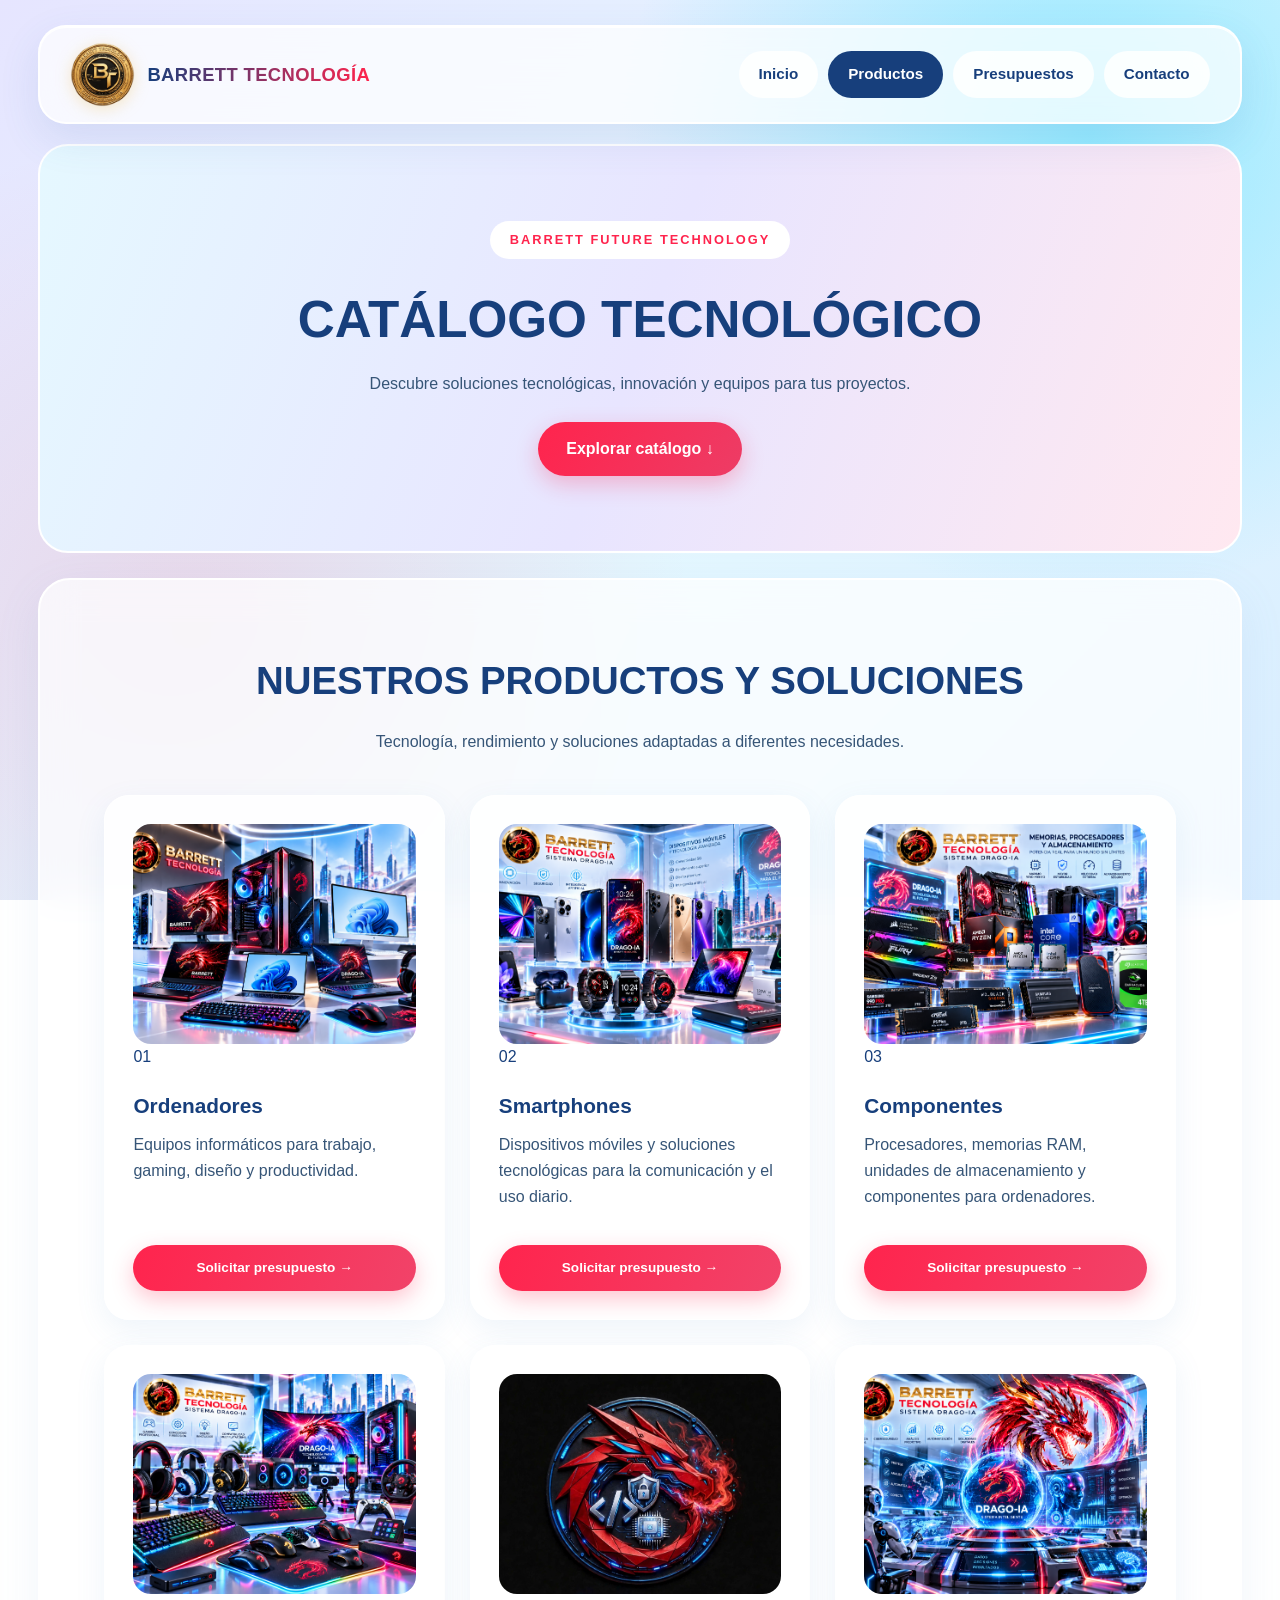
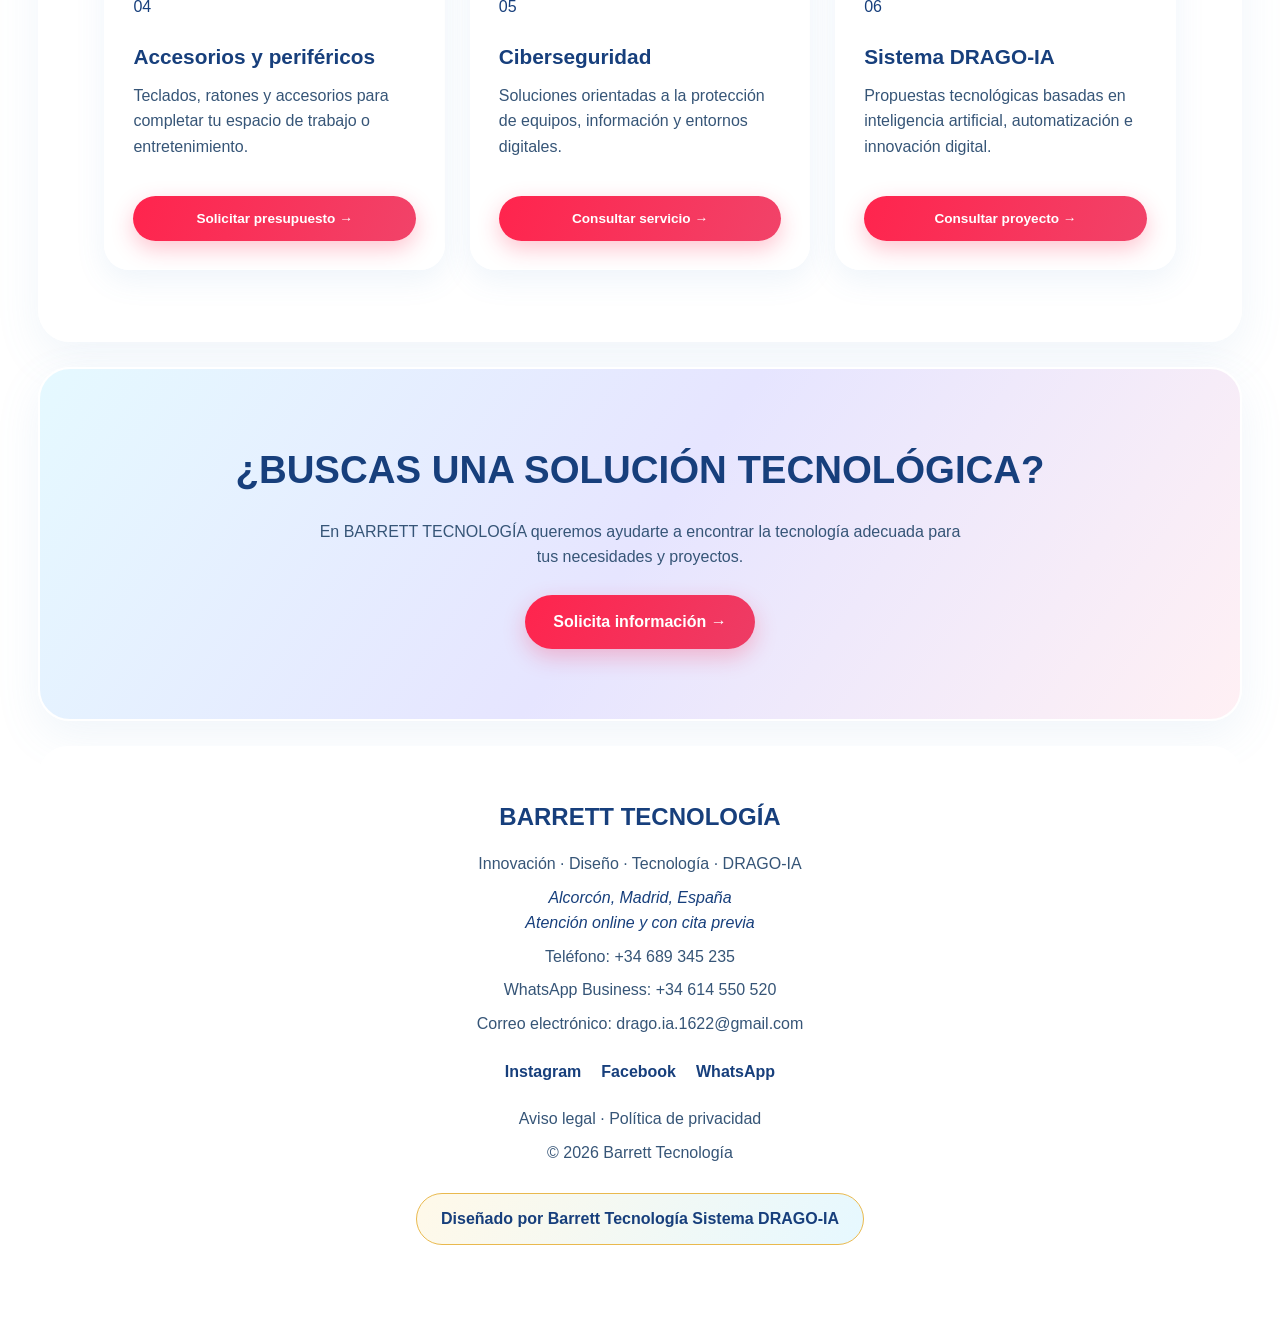
==== index.html @ c082c7c8 "Actualización de ubicación y datos de contacto" ====
<!DOCTYPE html>
<html lang="es">

<head>
  <meta charset="UTF-8">

  <meta name="viewport"
        content="width=device-width, initial-scale=1.0">

  <meta name="description"
        content="Catálogo tecnológico de Barrett Tecnología:
        ordenadores, smartphones, componentes,
        accesorios, ciberseguridad y Sistema DRAGO-IA.">

  <title>Productos | Barrett Tecnología</title>

  <link rel="stylesheet" href="css/barrett.css">
</head>

<body>

  <!-- =====================================
       CABECERA CORPORATIVA
       ===================================== -->
  <header class="cabecera">

    <a href="index.html" class="marca">
      <img src="img/sello.barrett.png"
           alt="Sello de Barrett Tecnología">

      <span>BARRETT TECNOLOGÍA</span>
    </a>

    <nav aria-label="Navegación principal">
      <ul>
        <li>
          <a href="index.html">Inicio</a>
        </li>

        <li>
          <a href="productos.html"
             class="activo"
             aria-current="page">
            Productos
          </a>
        </li>

        <li>
          <a href="presupuesto.html">
            Presupuestos
          </a>
        </li>

        <li>
          <a href="contacto.html">
            Contacto
          </a>
        </li>
      </ul>
    </nav>

  </header>

  <!-- =====================================
       CONTENIDO PRINCIPAL
       ===================================== -->
  <main>

    <!-- PORTADA -->
    <section class="titulo-pagina servicios-portada">

      <span class="etiqueta-future">
        BARRETT FUTURE TECHNOLOGY
      </span>

      <h1>CATÁLOGO TECNOLÓGICO</h1>

      <p>
        Descubre soluciones tecnológicas,
        innovación y equipos para tus proyectos.
      </p>

      <a href="#catalogo" class="boton">
        Explorar catálogo ↓
      </a>

    </section>

    <!-- =====================================
         GALERÍA DE PRODUCTOS
         ===================================== -->
    <section class="seccion" id="catalogo">

      <h2>NUESTROS PRODUCTOS Y SOLUCIONES</h2>

      <p>
        Tecnología, rendimiento y soluciones
        adaptadas a diferentes necesidades.
      </p>

      <div class="cuadricula servicios-grid">

        <!-- PRODUCTO 01: ORDENADORES -->
        <article class="tarjeta producto">

          <div class="servicio-imagen">
            <img src="img/ordenadores.png"
                 alt="Ordenadores de alto rendimiento"
                 loading="lazy">

            <span class="servicio-numero">01</span>
          </div>

          <h3>Ordenadores</h3>

          <p>
            Equipos informáticos para trabajo,
            gaming, diseño y productividad.
          </p>

          <a href="presupuesto.html" class="boton">
            Solicitar presupuesto →
          </a>

        </article>

        <!-- PRODUCTO 02: SMARTPHONES -->
        <article class="tarjeta producto">

          <div class="servicio-imagen">
            <img src="img/tecnologia.png"
                 alt="Smartphones y dispositivos móviles"
                 loading="lazy">

            <span class="servicio-numero">02</span>
          </div>

          <h3>Smartphones</h3>

          <p>
            Dispositivos móviles y soluciones
            tecnológicas para la comunicación
            y el uso diario.
          </p>

          <a href="presupuesto.html" class="boton">
            Solicitar presupuesto →
          </a>

        </article>

        <!-- PRODUCTO 03: COMPONENTES -->
        <article class="tarjeta producto">

          <div class="servicio-imagen">
            <img src="img/componentes.png"
                 alt="Procesadores, memorias y almacenamiento"
                 loading="lazy">

            <span class="servicio-numero">03</span>
          </div>

          <h3>Componentes</h3>

          <p>
            Procesadores, memorias RAM,
            unidades de almacenamiento
            y componentes para ordenadores.
          </p>

          <a href="presupuesto.html" class="boton">
            Solicitar presupuesto →
          </a>

        </article>

        <!-- PRODUCTO 04: ACCESORIOS -->
        <article class="tarjeta producto">

          <div class="servicio-imagen">
            <img src="img/perifericos.png"
                 alt="Teclados, ratones y periféricos"
                 loading="lazy">

            <span class="servicio-numero">04</span>
          </div>

          <h3>Accesorios y periféricos</h3>

          <p>
            Teclados, ratones y accesorios
            para completar tu espacio
            de trabajo o entretenimiento.
          </p>

          <a href="presupuesto.html" class="boton">
            Solicitar presupuesto →
          </a>

        </article>

        <!-- PRODUCTO 05: CIBERSEGURIDAD -->
        <article class="tarjeta producto">

          <div class="servicio-imagen">
            <img src="img/logo-drago.png"
                 alt="Identidad tecnológica asociada a ciberseguridad"
                 loading="lazy">

            <span class="servicio-numero">05</span>
          </div>

          <h3>Ciberseguridad</h3>

          <p>
            Soluciones orientadas a la protección
            de equipos, información
            y entornos digitales.
          </p>

          <a href="presupuesto.html" class="boton">
            Consultar servicio →
          </a>

        </article>

        <!-- PRODUCTO 06: SISTEMA DRAGO-IA -->
        <article class="tarjeta producto">

          <div class="servicio-imagen">
            <img src="img/DRAGO-IA.png"
                 alt="Identidad visual del Sistema DRAGO-IA"
                 loading="lazy">

            <span class="servicio-numero">06</span>
          </div>

          <h3>Sistema DRAGO-IA</h3>

          <p>
            Propuestas tecnológicas basadas
            en inteligencia artificial,
            automatización e innovación digital.
          </p>

          <a href="presupuesto.html" class="boton">
            Consultar proyecto →
          </a>

        </article>

      </div>

    </section>

    <!-- LLAMADA A LA ACCIÓN -->
    <section class="seccion llamada-accion">

      <h2>¿BUSCAS UNA SOLUCIÓN TECNOLÓGICA?</h2>

      <p>
        En BARRETT TECNOLOGÍA queremos ayudarte
        a encontrar la tecnología adecuada
        para tus necesidades y proyectos.
      </p>

      <a href="presupuesto.html" class="boton">
        Solicita información →
      </a>

    </section>

  </main>

  <!-- =====================================
       PIE DE PÁGINA CORPORATIVO
       ===================================== -->
  <footer>

    <h2>BARRETT TECNOLOGÍA</h2>

    <p>
      Innovación · Diseño · Tecnología · DRAGO-IA
    </p>

    
<!-- DATOS DE CONTACTO -->

<address>
  Alcorcón, Madrid, España<br>
  Atención online y con cita previa
</address>

<p>
  Teléfono:
  <a href="tel:+34689345235">
    +34 689 345 235
  </a>
</p>

<p>
  WhatsApp Business:
  <a href="https://wa.me/34614550520"
     target="_blank"
     rel="noopener noreferrer">
    +34 614 550 520
  </a>
</p>

<p>
  Correo electrónico:
  <a href="mailto:drago.ia.1622@gmail.com">
    drago.ia.1622@gmail.com
  </a>
</p>


    <!-- REDES SOCIALES -->
    <div class="redes">

      <a href="https://www.instagram.com/"
         target="_blank"
         rel="noopener noreferrer">
        Instagram
      </a>

      <a href="https://www.facebook.com/"
         target="_blank"
         rel="noopener noreferrer">
        Facebook
      </a>

      <a href="https://wa.me/34614550520"
         target="_blank"
         rel="noopener noreferrer">
        WhatsApp
      </a>

    </div>

    <!-- ENLACES LEGALES -->
    <p class="enlaces-legales">

      <a href="aviso-legal.html">
        Aviso legal
      </a>

      ·

      <a href="politica-privacidad.html">
        Política de privacidad
      </a>

    </p>

    <p>© 2026 Barrett Tecnología</p>

    <p class="firma">
      Diseñado por Barrett Tecnología Sistema DRAGO-IA
    </p>

  </footer>

</body>
</html>
---- css/barrett.css ----
/* ==================================================
   BARRETT TECNOLOGÍA - SISTEMA DRAGO-IA
   Diseño: BARRETT FUTURE
   Tecnología: HTML5 + CSS3
   ================================================== */

/* IDENTIDAD CORPORATIVA */
:root {
  --rojo-neon: #ff244d;
  --celeste-neon: #35d9ff;
  --dorado: #e9b94e;
  --lavanda: #e6e5ff;
  --blanco-hielo: #f4faff;
  --azul-texto: #173f7c;
  --texto: #365577;
  --cristal: rgba(255, 255, 255, 0.72);
  --borde-cristal: rgba(255, 255, 255, 0.95);
}

/* REINICIO Y ESTILOS GENERALES */
* {
  margin: 0;
  padding: 0;
  box-sizing: border-box;
}

html {
  scroll-behavior: smooth;
}

body {
  font-family: "Segoe UI", Arial, sans-serif;
  color: var(--azul-texto);
  line-height: 1.6;
  min-height: 100vh;

  background:
    radial-gradient(
      circle at 85% 15%,
      rgba(53, 217, 255, 0.45),
      transparent 35%
    ),
    radial-gradient(
      circle at 15% 70%,
      rgba(255, 36, 77, 0.12),
      transparent 40%
    ),
    linear-gradient(
      135deg,
      #e6e5ff,
      #e4f7ff 55%,
      #d9edff
    );

  background-attachment: fixed;
}

img {
  max-width: 100%;
  display: block;
}

a {
  text-decoration: none;
  color: inherit;
}

button,
input,
textarea,
select {
  font: inherit;
}

/* CABECERA DE CRISTAL */
.cabecera {
  width: min(94%, 1250px);
  margin: 25px auto 0;
  padding: 15px 30px;

  display: flex;
  align-items: center;
  justify-content: space-between;
  flex-wrap: wrap;
  gap: 20px;

  background: var(--cristal);
  backdrop-filter: blur(22px);
  -webkit-backdrop-filter: blur(22px);

  border: 2px solid var(--borde-cristal);
  border-radius: 28px;

  box-shadow:
    0 15px 40px rgba(64, 105, 170, 0.12),
    inset 0 1px 0 white;
}

.marca {
  display: flex;
  align-items: center;
  gap: 12px;

  font-size: 1.15rem;
  font-weight: 800;
  letter-spacing: 0.4px;
  color: var(--azul-texto);
}

.marca img {
  width: 65px;
  height: 65px;
  object-fit: contain;
  filter: drop-shadow(0 3px 8px #e9b94e55);
}

.marca span {
  background: linear-gradient(
    90deg,
    #173f7c,
    #ff244d
  );
  background-clip: text;
  -webkit-background-clip: text;
  color: transparent;
}

/* MENÚ DE NAVEGACIÓN */
nav ul {
  display: flex;
  align-items: center;
  flex-wrap: wrap;
  gap: 10px;
  list-style: none;
}

nav a {
  display: block;
  padding: 11px 20px;

  background: rgba(255, 255, 255, 0.85);
  border-radius: 30px;

  font-size: 0.95rem;
  font-weight: 600;

  transition:
    background 0.3s,
    color 0.3s,
    transform 0.3s,
    box-shadow 0.3s;
}

nav a:hover {
  color: white;
  background: var(--rojo-neon);
  transform: translateY(-3px);
  box-shadow: 0 8px 22px #ff244d44;
}

nav a.activo {
  background: var(--azul-texto);
  color: white;
}

/* PORTADA FUTURISTA */
.hero {
  width: min(94%, 1250px);
  min-height: 570px;
  margin: 20px auto;
  padding: 80px 6%;

  display: flex;
  align-items: center;
  justify-content: flex-start;

  position: relative;
  overflow: hidden;

  border: 2px solid white;
  border-radius: 35px;

  background:
    linear-gradient(
      90deg,
      rgba(245, 250, 255, 0.96) 0%,
      rgba(221, 240, 255, 0.87) 55%,
      rgba(198, 228, 255, 0.5) 100%
    ),
    url("../images/portada.jpg") center/cover;

  box-shadow: 0 20px 60px #559bd322;
}

/* REFLEJOS HOLOGRÁFICOS */
.hero::before {
  content: "";
  position: absolute;
  width: 430px;
  height: 430px;
  right: -100px;
  top: -100px;

  background: radial-gradient(
    circle,
    rgba(53, 217, 255, 0.45),
    transparent 70%
  );

  border-radius: 50%;
  pointer-events: none;
  animation: brillo 7s ease-in-out infinite alternate;
}

.hero::after {
  content: "";
  position: absolute;
  width: 330px;
  height: 330px;
  right: 12%;
  bottom: -190px;

  border: 2px solid rgba(53, 217, 255, 0.35);
  border-radius: 50%;
  box-shadow:
    0 0 35px rgba(53, 217, 255, 0.35),
    0 0 70px rgba(255, 36, 77, 0.15);
  pointer-events: none;
}

.hero-contenido {
  max-width: 750px;
  position: relative;
  z-index: 1;
  animation: aparecer 1s ease-out both;
}

.hero h1 {
  font-size: clamp(2.4rem, 5vw, 4.6rem);
  line-height: 1.1;
  font-weight: 900;
  letter-spacing: -1.5px;
  margin-bottom: 20px;

  background: linear-gradient(
    100deg,
    #173f7c 15%,
    #ff244d 65%,
    #e9b94e
  );

  background-clip: text;
  -webkit-background-clip: text;
  color: transparent;
}

.hero h2 {
  font-size: clamp(1.1rem, 2.3vw, 1.7rem);
  color: var(--azul-texto);
  margin-bottom: 20px;
}

.hero p {
  max-width: 650px;
  font-size: 1.1rem;
  color: var(--texto);
}

/* BOTONES */
.boton {
  display: inline-block;
  margin-top: 25px;
  padding: 14px 28px;

  background: linear-gradient(
    120deg,
    #ff244d,
    #ed3c65
  );

  color: white;
  font-weight: 700;
  border: none;
  border-radius: 30px;
  cursor: pointer;

  box-shadow: 0 8px 22px #ff244d44;

  transition:
    transform 0.3s,
    box-shadow 0.3s,
    background 0.3s;
}

.boton:hover {
  transform: translateY(-4px);
  background: linear-gradient(
    120deg,
    #e9b94e,
    #f8d980
  );
  color: #173f7c;
  box-shadow: 0 12px 30px #e9b94e66;
}

/* SECCIONES */
.seccion {
  width: min(94%, 1250px);
  margin: 25px auto;
  padding: 70px 5%;

  background: var(--cristal);
  backdrop-filter: blur(18px);

  border: 2px solid white;
  border-radius: 32px;

  text-align: center;
  box-shadow: 0 15px 45px #6b9bd21a;
}

.seccion h2 {
  font-size: clamp(1.8rem, 3vw, 2.7rem);
  margin-bottom: 18px;
  color: var(--azul-texto);
}

.seccion > p {
  color: var(--texto);
}

.seccion-oscura {
  background: linear-gradient(
    135deg,
    rgba(218, 240, 255, 0.92),
    rgba(232, 225, 255, 0.9)
  );
}

/* CUADRÍCULA DE PRODUCTOS */
.cuadricula {
  display: grid;
  grid-template-columns: repeat(3, minmax(0, 1fr));
  gap: 25px;
  margin-top: 40px;
}

.tarjeta {
  position: relative;
  overflow: hidden;

  padding: 28px;
  background: rgba(255, 255, 255, 0.83);
  border: 1px solid white;
  border-radius: 25px;

  box-shadow: 0 10px 30px #5c95d01a;

  transition:
    transform 0.35s,
    box-shadow 0.35s,
    border-color 0.35s;
}

.tarjeta:hover {
  transform: translateY(-10px);
  border-color: var(--celeste-neon);

  box-shadow:
    0 18px 45px #35d9ff44,
    0 0 25px #ff244d12;
}

.tarjeta h3 {
  color: var(--azul-texto);
  margin: 15px 0 10px;
  font-size: 1.35rem;
}

.tarjeta p {
  color: var(--texto);
}

/* IMÁGENES DEL CATÁLOGO */
.producto img {
  width: 100%;
  height: 220px;
  object-fit: cover;
  border-radius: 18px;

  transition: transform 0.5s;
}

.producto:hover img {
  transform: scale(1.04);
}

.producto .boton {
  font-size: 0.85rem;
  padding: 12px 18px;
}

/* DRAGO-IA */
.drago {
  display: flex;
  align-items: center;
  justify-content: center;
  gap: 55px;
  text-align: left;

  background: linear-gradient(
    120deg,
    #e4f7ff,
    #e8e5ff,
    #fbe9f1
  );
}

.drago img {
  width: min(35%, 320px);
  border-radius: 50%;

  filter: drop-shadow(0 15px 25px #ff244d33);
  animation: flotar 5s ease-in-out infinite;
}

.drago div {
  max-width: 550px;
}

/* CABECERAS INTERIORES */
.titulo-pagina {
  width: min(94%, 1250px);
  margin: 20px auto;
  padding: 75px 20px;

  text-align: center;
  border: 2px solid white;
  border-radius: 30px;

  background: linear-gradient(
    110deg,
    #e5f8ff,
    #e8e5ff,
    #ffe8f0
  );
}

.titulo-pagina h1 {
  font-size: clamp(2rem, 4vw, 3.5rem);
  color: var(--azul-texto);
}

.titulo-pagina p {
  color: var(--texto);
  margin-top: 10px;
}

/* FORMULARIO DE PRESUPUESTOS */
.formulario {
  max-width: 680px;
  margin: 35px auto 0;
  padding: 35px;

  text-align: left;
  background: rgba(255, 255, 255, 0.85);

  border: 2px solid white;
  border-radius: 25px;

  box-shadow: 0 15px 40px #6b9bd222;
}

.formulario label {
  display: block;
  margin: 18px 0 7px;
  color: var(--azul-texto);
  font-weight: 600;
}

.formulario input:not([type="checkbox"]),
.formulario select,
.formulario textarea {
  display: block;
  width: 100%;
  padding: 14px 16px;

  background: #f4faff;
  color: var(--azul-texto);

  border: 1px solid #b6d6ec;
  border-radius: 12px;
  outline: none;

  transition:
    border-color 0.3s,
    box-shadow 0.3s;
}

.formulario input:focus,
.formulario select:focus,
.formulario textarea:focus {
  border-color: var(--celeste-neon);
  box-shadow: 0 0 0 4px #35d9ff33;
}

.formulario textarea {
  resize: vertical;
  min-height: 140px;
}

.privacidad {
  display: flex;
  align-items: flex-start;
  gap: 12px;
  margin-top: 22px;
}

.privacidad input {
  margin-top: 6px;
  accent-color: var(--rojo-neon);
}

.privacidad label {
  margin: 0;
  font-size: 0.92rem;
}

/* CONTACTO */
.datos-contacto {
  max-width: 680px;
  margin: 30px auto;
  padding: 30px;

  background: rgba(255, 255, 255, 0.85);
  border: 2px solid white;
  border-radius: 25px;

  box-shadow: 0 12px 35px #5c95d01c;
}

.datos-contacto p {
  margin-bottom: 12px;
}

.datos-contacto strong {
  color: var(--rojo-neon);
}

.mapa {
  max-width: 950px;
  margin: 30px auto;
  overflow: hidden;

  border: 3px solid white;
  border-radius: 25px;

  box-shadow: 0 15px 40px #35d9ff33;
}

.mapa iframe {
  display: block;
  width: 100%;
}

/* PIE DE PÁGINA */
footer {
  width: min(94%, 1250px);
  margin: 25px auto;
  padding: 50px 25px;

  text-align: center;
  background: rgba(255, 255, 255, 0.8);
  backdrop-filter: blur(20px);

  border: 2px solid white;
  border-radius: 30px;
}

footer h2 {
  color: var(--azul-texto);
  margin-bottom: 15px;
}

footer p {
  color: var(--texto);
  margin: 8px 0;
}

.redes {
  display: flex;
  justify-content: center;
  flex-wrap: wrap;
  gap: 20px;
  margin: 22px 0;
}

.redes a {
  color: var(--azul-texto);
  font-weight: 600;
  transition: color 0.3s;
}

.redes a:hover {
  color: var(--rojo-neon);
}

footer .firma {
  display: inline-block;
  margin-top: 20px;
  padding: 12px 24px;

  color: var(--azul-texto);
  font-weight: 800;

  border-radius: 30px;
  border: 1px solid var(--dorado);

  background: linear-gradient(
    120deg,
    #fff9e9,
    #e6f8ff
  );
}

/* ACCESIBILIDAD */
a:focus-visible,
button:focus-visible,
input:focus-visible,
textarea:focus-visible,
select:focus-visible {
  outline: 3px solid var(--rojo-neon);
  outline-offset: 3px;
}

/* ANIMACIONES CSS3 */
@keyframes flotar {
  0%, 100% {
    transform: translateY(0);
  }
  50% {
    transform: translateY(-15px);
  }
}

@keyframes brillo {
  from {
    opacity: 0.5;
    transform: scale(1);
  }
  to {
    opacity: 1;
    transform: scale(1.2);
  }
}

@keyframes aparecer {
  from {
    opacity: 0;
    transform: translateY(25px);
  }
  to {
    opacity: 1;
    transform: translateY(0);
  }
}

/* TABLET */
@media (max-width: 950px) {
  .cabecera {
    justify-content: center;
  }

  nav ul {
    justify-content: center;
  }

  .cuadricula {
    grid-template-columns: repeat(2, minmax(0, 1fr));
  }

  .drago {
    flex-direction: column;
    text-align: center;
  }

  .drago img {
    width: min(65%, 300px);
  }
}

/* MÓVILES */
@media (max-width: 600px) {
  .cabecera {
    padding: 20px 12px;
    border-radius: 20px;
  }

  .marca {
    font-size: 0.95rem;
  }

  .marca img {
    width: 50px;
    height: 50px;
  }

  nav ul {
    gap: 6px;
  }

  nav a {
    padding: 9px 12px;
    font-size: 0.82rem;
  }

  .hero {
    min-height: 450px;
    padding: 55px 22px;
    border-radius: 25px;
  }

  .hero h1 {
    letter-spacing: -0.5px;
  }

  .seccion {
    padding: 45px 20px;
    border-radius: 25px;
  }

  .cuadricula {
    grid-template-columns: 1fr;
  }

  .formulario {
    padding: 22px;
  }

  .titulo-pagina {
    padding: 50px 20px;
  }

  footer {
    padding: 35px 18px;
  }
}

/* REDUCIR MOVIMIENTO SI EL USUARIO LO PREFIERE */
@media (prefers-reduced-motion: reduce) {
  *,
  *::before,
  *::after {
    animation: none !important;
    transition: none !important;
    scroll-behavior: auto !important;
  }
}











/* ==============================================
   BARRETT FUTURE STORE
   ESTILOS EXCLUSIVOS DEL CATÁLOGO
   ============================================== */

/* PORTADA DEL CATÁLOGO */
.catalogo-portada {
  position: relative;
  overflow: hidden;

  background:
    radial-gradient(
      circle at 85% 20%,
      rgba(53, 217, 255, 0.55),
      transparent 40%
    ),
    linear-gradient(
      120deg,
      #f4faff,
      #dceeff,
      #e6e5ff
    );
}

.etiqueta-future {
  display: inline-block;
  padding: 9px 20px;
  margin-bottom: 20px;

  border-radius: 30px;
  background: white;
  color: var(--rojo-neon);

  font-size: 0.8rem;
  font-weight: 800;
  letter-spacing: 2px;
}

.catalogo-portada h1 {
  background: linear-gradient(
    90deg,
    #173f7c,
    #ff244d,
    #e9b94e
  );

  background-clip: text;
  -webkit-background-clip: text;
  color: transparent;
}

/* IMÁGENES DEL CATÁLOGO */
.producto-imagen {
  position: relative;
  overflow: hidden;
  border-radius: 20px;
  background: #e5f5ff;
}

.producto-imagen img {
  width: 100%;
  height: 230px;
  object-fit: cover;

  transition: transform 0.5s ease;
}

.producto:hover .producto-imagen img {
  transform: scale(1.08);
}

/* ETIQUETAS HOLOGRÁFICAS */
.producto-etiqueta {
  position: absolute;
  top: 12px;
  left: 12px;

  padding: 7px 12px;
  border-radius: 30px;

  background: rgba(255, 255, 255, 0.88);
  backdrop-filter: blur(12px);

  color: #173f7c;
  font-size: 0.65rem;
  font-weight: 800;
  letter-spacing: 0.5px;

  border: 1px solid white;
}

/* TARJETAS */
.producto {
  display: flex;
  flex-direction: column;
  align-items: stretch;
  text-align: left;
}

.producto h3 {
  font-size: 1.3rem;
  margin-top: 20px;
}

.producto p {
  flex-grow: 1;
  margin-bottom: 18px;
}

/* PRECIO A CONSULTAR */
.precio-consulta {
  display: block;
  margin-top: auto;

  color: #d42b4a;
  font-weight: 800;
  font-size: 0.95rem;
}

/* BOTÓN DEL PRODUCTO */
.producto .boton {
  display: block;
  text-align: center;
  margin-top: 18px;

  background: linear-gradient(
    110deg,
    #ff244d,
    #f14369
  );
}

.producto .boton:hover {
  background: linear-gradient(
    110deg,
    #35d9ff,
    #e9b94e
  );

  color: #173f7c;
}

/* EFECTO LUMINOSO AL PASAR EL RATÓN */
.producto:hover {
  border-color: var(--celeste-neon);

  box-shadow:
    0 18px 40px rgba(53, 217, 255, 0.3),
    0 0 22px rgba(255, 36, 77, 0.12);
}

/* LLAMADA A LA ACCIÓN */
.llamada-accion {
  background: linear-gradient(
    125deg,
    #e5f9ff,
    #e6e5ff,
    #fff0f4
  );

  border: 2px solid white;
}

.llamada-accion h2 {
  color: #173f7c;
}

.llamada-accion p {
  max-width: 650px;
  margin: 0 auto;
}

/* ADAPTACIÓN A MÓVILES */
@media (max-width: 600px) {
  .producto-imagen img {
    height: 210px;
  }

  .producto {
    padding: 20px;
  }

  .catalogo-portada h1 {
    font-size: 2rem;
  }
}









/* ==========================================
   PRESUPUESTOS - BARRETT TECNOLOGÍA
   ========================================== */

.pagina-presupuesto {
  padding: 60px 5%;
  background: linear-gradient(
    135deg,
    #e6e5ff 0%,
    #d9f5ff 55%,
    #fff0f4 100%
  );
}

.presupuesto-contenedor {
  max-width: 1200px;
  margin: 0 auto;

  display: grid;
  grid-template-columns: 0.85fr 1.15fr;
  gap: 35px;
  align-items: stretch;
}

/* PANEL DE PRESENTACIÓN */

.presupuesto-presentacion {
  padding: 45px 35px;
  border-radius: 30px;

  background: linear-gradient(
    145deg,
    #d5f4ff,
    #e8e5ff,
    #fff1f5
  );

  border: 2px solid #ffffff;

  display: flex;
  flex-direction: column;
  align-items: center;
  justify-content: center;
  text-align: center;

  box-shadow: 0 15px 40px
    rgba(53, 217, 255, 0.15);
}

.presupuesto-etiqueta {
  color: #ff244d;
  font-size: 0.8rem;
  font-weight: 800;
  letter-spacing: 2px;
}

.presupuesto-presentacion h1 {
  margin: 25px 0 15px;
  color: #173f7c;
  font-size: clamp(2rem, 3vw, 3.2rem);
  line-height: 1.15;
}

.presupuesto-presentacion h1 span {
  display: block;
  color: #ff244d;
}

.presupuesto-presentacion > p {
  color: #365577;
  line-height: 1.8;
  max-width: 390px;
}

.presupuesto-drago {
  width: min(100%, 290px);
  height: auto;
  margin: 30px auto;
  object-fit: contain;

  filter: drop-shadow(
    0 12px 20px rgba(255, 36, 77, 0.18)
  );
}

.presupuesto-beneficios {
  color: #173f7c;
  font-weight: 700;
}

.presupuesto-beneficios p {
  margin: 9px 0;
}

/* PANEL DEL FORMULARIO */

.presupuesto-panel {
  min-width: 0;
  padding: 42px;

  background: rgba(255, 255, 255, 0.9);
  border: 2px solid #ffffff;
  border-radius: 30px;

  box-shadow:
    0 20px 50px rgba(23, 63, 124, 0.1),
    0 0 20px rgba(53, 217, 255, 0.12);
}

.presupuesto-encabezado {
  margin-bottom: 30px;
  text-align: center;
}

.presupuesto-encabezado span {
  color: #ff244d;
  font-size: 0.75rem;
  font-weight: 800;
  letter-spacing: 1.5px;
}

.presupuesto-encabezado h2 {
  color: #173f7c;
  font-size: clamp(1.7rem, 3vw, 2.4rem);
  margin: 12px 0;
}

.presupuesto-encabezado p {
  color: #526b8a;
}

/* IMPORTANTE:
   CADA CAMPO TIENE SU PROPIA POSICIÓN */

.formulario-presupuesto {
  display: block;
  width: 100%;
}

.formulario-grid {
  display: grid;
  grid-template-columns: repeat(2, minmax(0, 1fr));
  gap: 22px;
}

.campo-formulario {
  display: flex;
  flex-direction: column;
  gap: 9px;
  min-width: 0;
}

.campo-formulario label {
  display: block;
  color: #173f7c;
  font-size: 0.9rem;
  font-weight: 700;
}

/* CAMPOS DE ENTRADA */

.formulario-presupuesto
.campo-formulario input,

.formulario-presupuesto
.campo-formulario select,

.formulario-presupuesto
.campo-formulario textarea {
  display: block;

  width: 100%;
  min-width: 0;
  box-sizing: border-box;

  padding: 15px 16px;

  border: 1.5px solid #b7dff4;
  border-radius: 13px;

  background: #f4faff;
  color: #173f7c;

  font-family: inherit;
  font-size: 0.95rem;
  line-height: 1.5;

  outline: none;
  box-shadow: none;

  transition:
    border-color 0.3s,
    box-shadow 0.3s;
}

.formulario-presupuesto
.campo-formulario input:focus,

.formulario-presupuesto
.campo-formulario select:focus,

.formulario-presupuesto
.campo-formulario textarea:focus {
  border-color: #35d9ff;

  box-shadow:
    0 0 0 4px rgba(53, 217, 255, 0.17);
}

.formulario-presupuesto
.campo-formulario textarea {
  min-height: 160px;
  resize: vertical;
}

/* EL MENSAJE OCUPA TODO EL ANCHO */

.campo-completo {
  grid-column: 1 / -1;
}

/* PRIVACIDAD */

.privacidad-presupuesto {
  display: flex;
  align-items: flex-start;
  gap: 12px;

  margin: 25px 0;
}

.privacidad-presupuesto input {
  width: 18px;
  height: 18px;
  flex-shrink: 0;
  margin: 2px 0 0;

  accent-color: #ff244d;
}

.privacidad-presupuesto label {
  color: #365577;
  font-size: 0.9rem;
  line-height: 1.5;
}

.privacidad-presupuesto a {
  color: #d9254b;
  font-weight: 700;
}

/* BOTÓN PRINCIPAL */

.boton-enviar-presupuesto {
  display: block;
  width: 100%;

  padding: 17px 25px;

  border: none;
  border-radius: 50px;

  background: linear-gradient(
    110deg,
    #ff244d,
    #ef3f69
  );

  color: white;
  font-family: inherit;
  font-size: 1rem;
  font-weight: 800;

  cursor: pointer;

  box-shadow:
    0 10px 25px rgba(255, 36, 77, 0.25);

  transition:
    transform 0.3s,
    box-shadow 0.3s;
}

.boton-enviar-presupuesto:hover {
  transform: translateY(-3px);

  box-shadow:
    0 15px 30px rgba(255, 36, 77, 0.35);
}

.nota-presupuesto {
  text-align: center;
  color: #71839b;
  font-size: 0.8rem;
  margin-top: 16px;
}

/* TABLETS */

@media (max-width: 950px) {
  .presupuesto-contenedor {
    grid-template-columns: 1fr;
  }

  .presupuesto-presentacion {
    padding: 35px 25px;
  }

  .presupuesto-drago {
    width: 180px;
  }
}

/* MÓVILES */

@media (max-width: 600px) {
  .pagina-presupuesto {
    padding: 30px 15px;
  }

  .presupuesto-panel {
    padding: 25px 18px;
  }

  .formulario-grid {
    grid-template-columns: 1fr;
    gap: 18px;
  }

  .campo-completo {
    grid-column: auto;
  }

  .presupuesto-presentacion h1 {
    font-size: 2rem;
  }
}






/* ==========================================
   CONTACTO - BARRETT TECNOLOGÍA
   ========================================== */

.datos-contacto {
  display: grid;
  grid-template-columns: repeat(3, minmax(0, 1fr));
  gap: 25px;

  max-width: 1200px;
  margin: 35px auto;
}

.contacto-tarjeta {
  min-width: 0;
  padding: 30px 24px;
  text-align: center;

  background: rgba(255, 255, 255, 0.88);
  border: 2px solid rgba(53, 217, 255, 0.3);
  border-radius: 24px;

  box-shadow:
    0 12px 30px rgba(23, 63, 124, 0.09);

  transition:
    transform 0.3s,
    box-shadow 0.3s;
}

.contacto-tarjeta:hover {
  transform: translateY(-6px);

  box-shadow:
    0 18px 35px rgba(53, 217, 255, 0.2);
}

.contacto-tarjeta h3 {
  color: #173f7c;
  margin-bottom: 15px;
}

.contacto-tarjeta p {
  color: #526b8a;
  line-height: 1.7;
}

.contacto-tarjeta a {
  display: inline-block;
  margin-top: 15px;

  color: #e72850;
  font-weight: 800;
  text-decoration: none;
  overflow-wrap: anywhere;
}

.contacto-tarjeta a:hover {
  text-decoration: underline;
}

.contacto-ubicacion {
  text-align: center;
}

.contacto-ubicacion address {
  margin: 22px auto;
  color: #173f7c;
  font-style: normal;
  font-weight: 700;
  line-height: 1.8;
}

.mapa {
  width: 100%;
  max-width: 1100px;
  margin: 30px auto;

  overflow: hidden;
  border-radius: 25px;

  border: 3px solid rgba(53, 217, 255, 0.4);

  box-shadow:
    0 15px 35px rgba(23, 63, 124, 0.12);
}

.mapa iframe {
  display: block;
  width: 100%;
  height: 400px;
  border: 0;
}

/* ADAPTACIÓN A TABLETS */

@media (max-width: 900px) {
  .datos-contacto {
    grid-template-columns: 1fr 1fr;
  }
}

/* ADAPTACIÓN A MÓVILES */

@media (max-width: 600px) {
  .datos-contacto {
    grid-template-columns: 1fr;
  }

  .contacto-tarjeta {
    padding: 25px 18px;
  }

  .mapa iframe {
    height: 300px;
  }
}
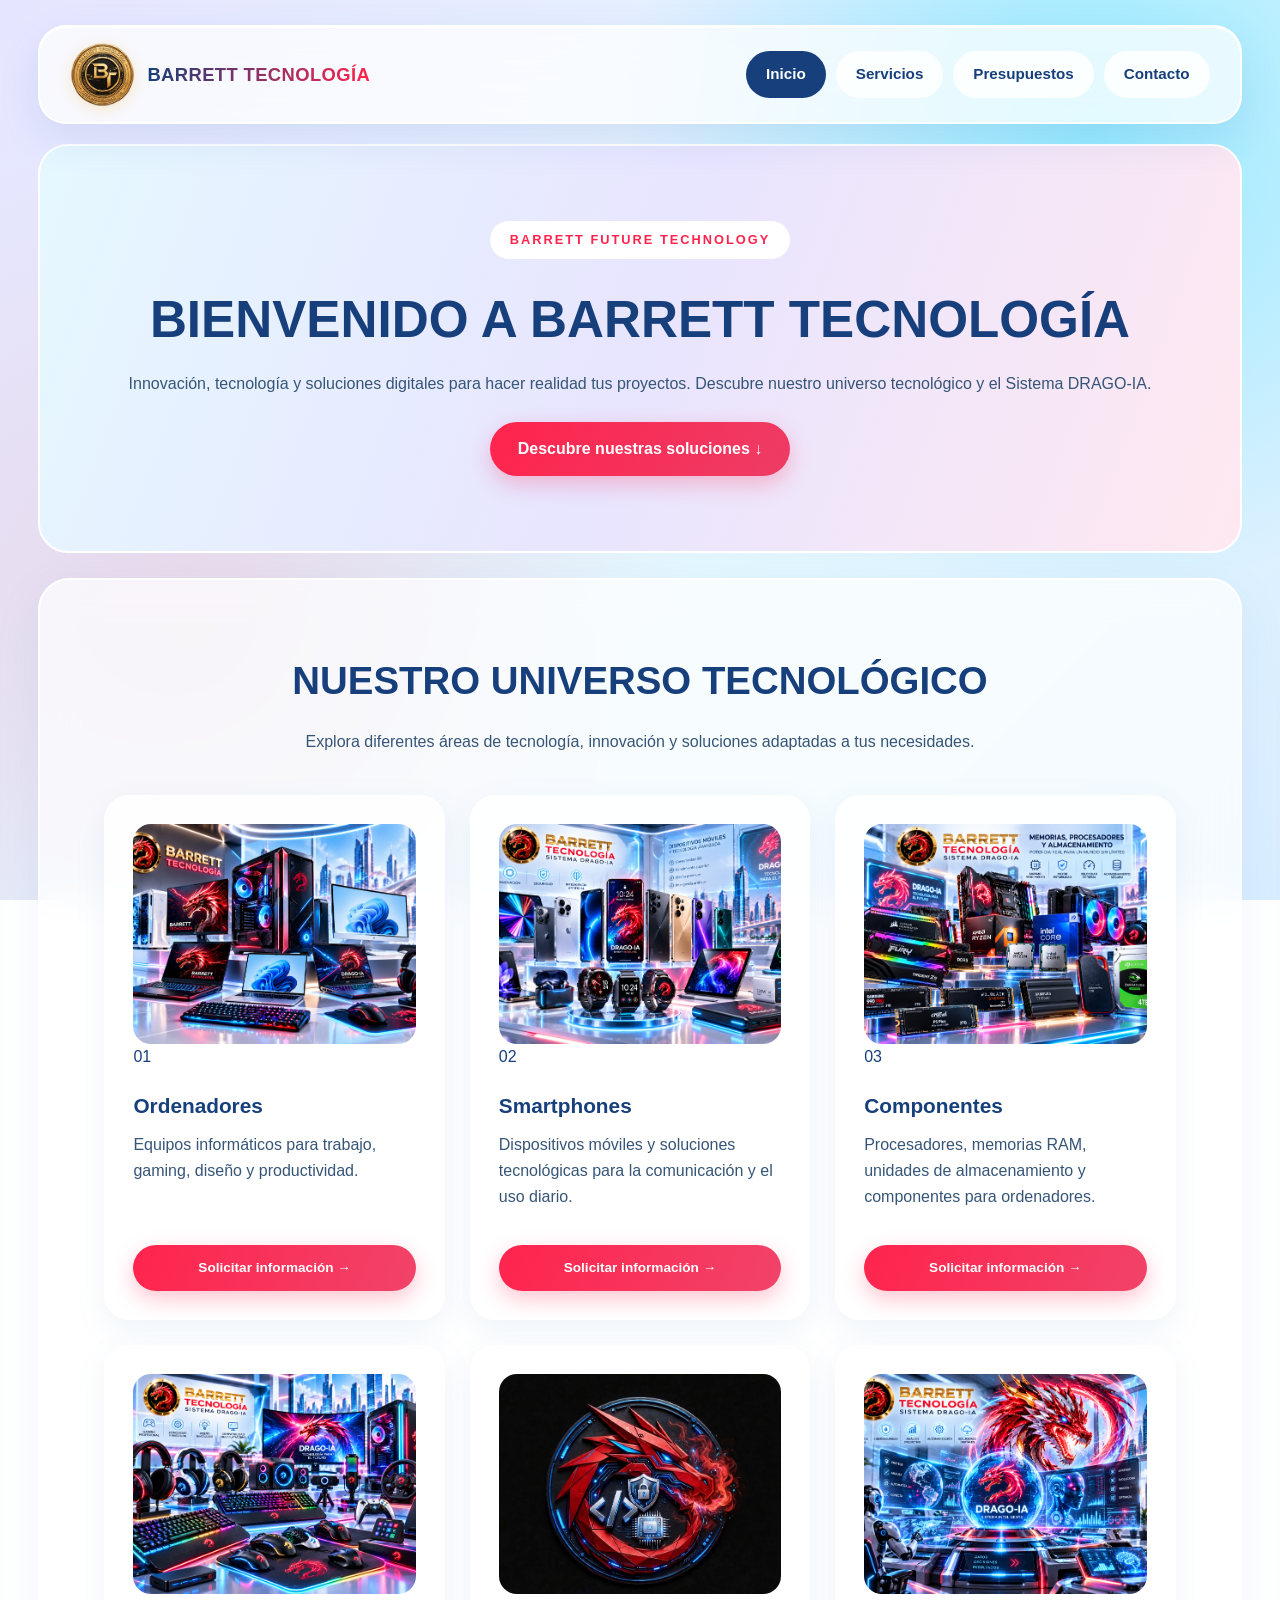
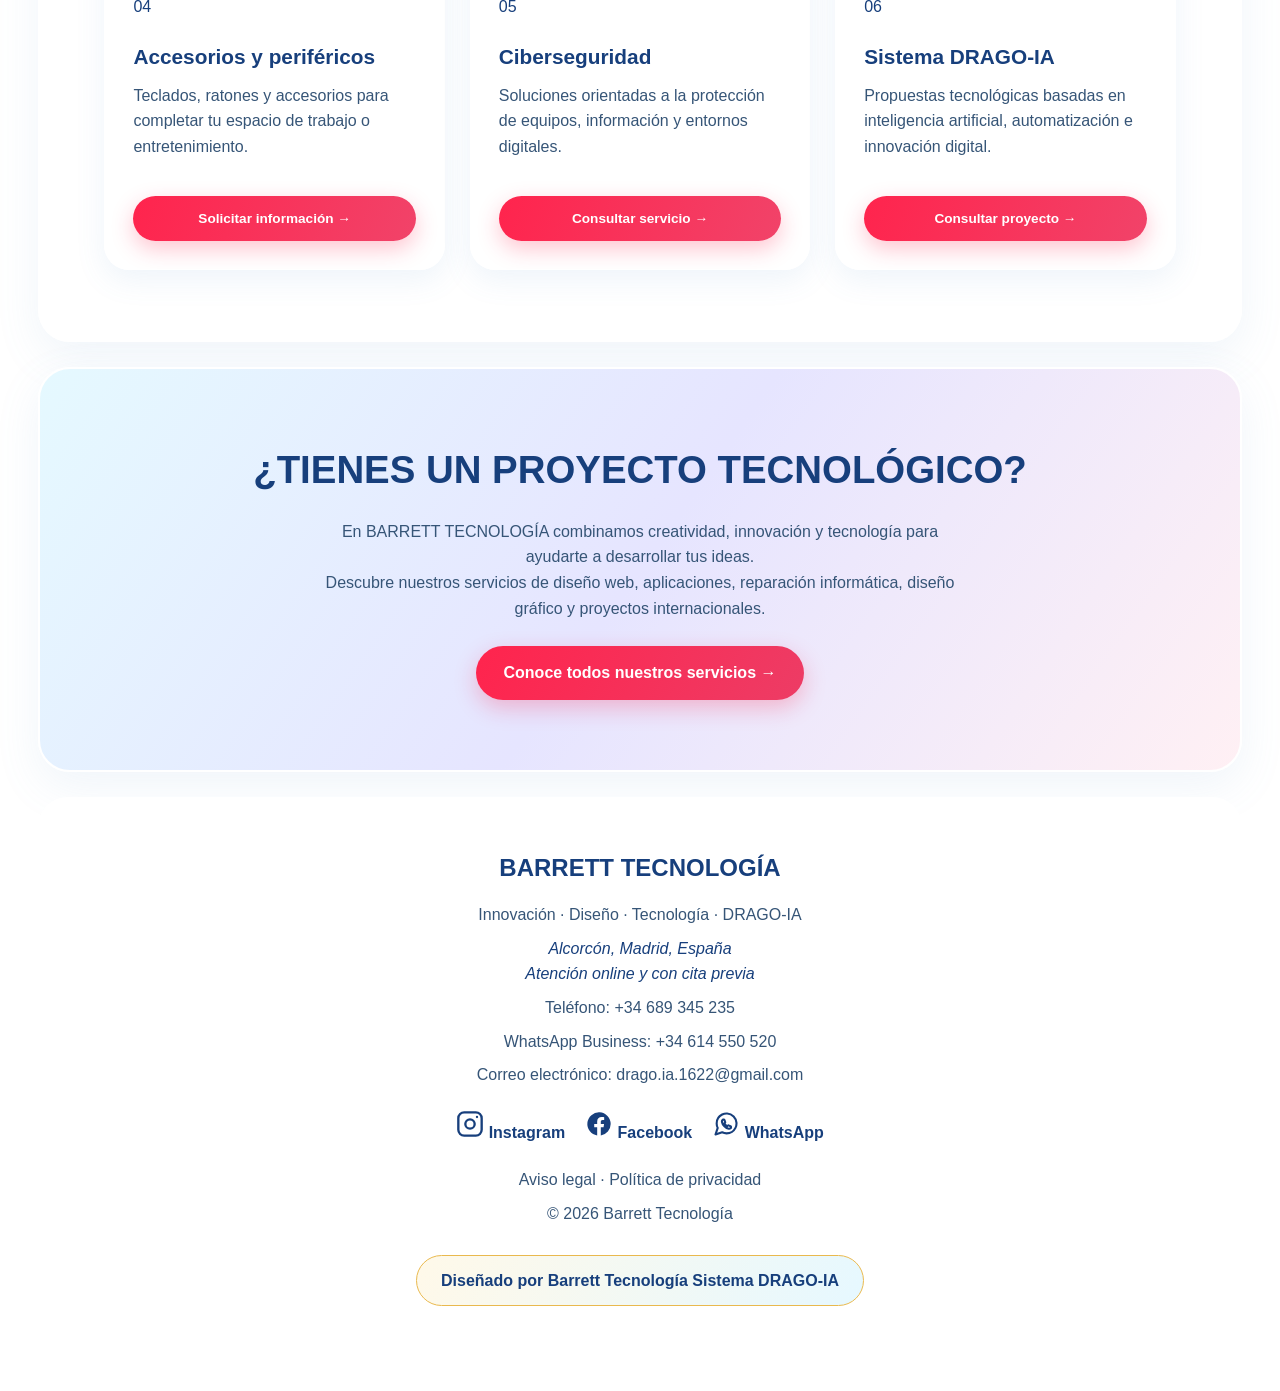
==== commit 0f6216b8: "Actualización de páginas, formulario y redes sociales" ====
--- a/index.html
+++ b/index.html
@@ -9,20 +9,19 @@
         content="width=device-width, initial-scale=1.0">
 
   <meta name="description"
-        content="Catálogo tecnológico de Barrett Tecnología:
-        ordenadores, smartphones, componentes,
-        accesorios, ciberseguridad y Sistema DRAGO-IA.">
-
-  <title>Productos | Barrett Tecnología</title>
+        content="Barrett Tecnología · Sistema DRAGO-IA.
+        Soluciones tecnológicas, ordenadores, smartphones,
+        componentes, accesorios, ciberseguridad,
+        diseño web e innovación digital.">
+
+  <title>Inicio | Barrett Tecnología</title>
 
   <link rel="stylesheet" href="css/barrett.css">
 </head>
 
 <body>
 
-  <!-- =====================================
-       CABECERA CORPORATIVA
-       ===================================== -->
+  <!-- CABECERA CORPORATIVA -->
   <header class="cabecera">
 
     <a href="index.html" class="marca">
@@ -32,17 +31,21 @@
       <span>BARRETT TECNOLOGÍA</span>
     </a>
 
+    <!-- MENÚ DE NAVEGACIÓN -->
     <nav aria-label="Navegación principal">
       <ul>
+
         <li>
-          <a href="index.html">Inicio</a>
-        </li>
-
-        <li>
-          <a href="productos.html"
+          <a href="index.html"
              class="activo"
              aria-current="page">
-            Productos
+            Inicio
+          </a>
+        </li>
+
+        <li>
+          <a href="productos.html">
+            Servicios
           </a>
         </li>
 
@@ -57,51 +60,51 @@
             Contacto
           </a>
         </li>
+
       </ul>
     </nav>
 
   </header>
 
-  <!-- =====================================
-       CONTENIDO PRINCIPAL
-       ===================================== -->
+  <!-- CONTENIDO PRINCIPAL -->
   <main>
 
-    <!-- PORTADA -->
+    <!-- SECCIÓN 1: PRESENTACIÓN -->
     <section class="titulo-pagina servicios-portada">
 
       <span class="etiqueta-future">
         BARRETT FUTURE TECHNOLOGY
       </span>
 
-      <h1>CATÁLOGO TECNOLÓGICO</h1>
+      <h1>BIENVENIDO A BARRETT TECNOLOGÍA</h1>
 
       <p>
-        Descubre soluciones tecnológicas,
-        innovación y equipos para tus proyectos.
+        Innovación, tecnología y soluciones digitales
+        para hacer realidad tus proyectos.
+        Descubre nuestro universo tecnológico
+        y el Sistema DRAGO-IA.
       </p>
 
       <a href="#catalogo" class="boton">
-        Explorar catálogo ↓
+        Descubre nuestras soluciones ↓
       </a>
 
     </section>
 
-    <!-- =====================================
-         GALERÍA DE PRODUCTOS
-         ===================================== -->
+    <!-- SECCIÓN 2: GALERÍA TECNOLÓGICA -->
     <section class="seccion" id="catalogo">
 
-      <h2>NUESTROS PRODUCTOS Y SOLUCIONES</h2>
+      <h2>NUESTRO UNIVERSO TECNOLÓGICO</h2>
 
       <p>
-        Tecnología, rendimiento y soluciones
-        adaptadas a diferentes necesidades.
+        Explora diferentes áreas de tecnología,
+        innovación y soluciones adaptadas
+        a tus necesidades.
       </p>
 
       <div class="cuadricula servicios-grid">
 
-        <!-- PRODUCTO 01: ORDENADORES -->
+        <!-- TARJETA 01: ORDENADORES -->
         <article class="tarjeta producto">
 
           <div class="servicio-imagen">
@@ -120,12 +123,12 @@
           </p>
 
           <a href="presupuesto.html" class="boton">
-            Solicitar presupuesto →
-          </a>
-
-        </article>
-
-        <!-- PRODUCTO 02: SMARTPHONES -->
+            Solicitar información →
+          </a>
+
+        </article>
+
+        <!-- TARJETA 02: SMARTPHONES -->
         <article class="tarjeta producto">
 
           <div class="servicio-imagen">
@@ -145,12 +148,12 @@
           </p>
 
           <a href="presupuesto.html" class="boton">
-            Solicitar presupuesto →
-          </a>
-
-        </article>
-
-        <!-- PRODUCTO 03: COMPONENTES -->
+            Solicitar información →
+          </a>
+
+        </article>
+
+        <!-- TARJETA 03: COMPONENTES -->
         <article class="tarjeta producto">
 
           <div class="servicio-imagen">
@@ -170,12 +173,12 @@
           </p>
 
           <a href="presupuesto.html" class="boton">
-            Solicitar presupuesto →
-          </a>
-
-        </article>
-
-        <!-- PRODUCTO 04: ACCESORIOS -->
+            Solicitar información →
+          </a>
+
+        </article>
+
+        <!-- TARJETA 04: ACCESORIOS -->
         <article class="tarjeta producto">
 
           <div class="servicio-imagen">
@@ -195,12 +198,12 @@
           </p>
 
           <a href="presupuesto.html" class="boton">
-            Solicitar presupuesto →
-          </a>
-
-        </article>
-
-        <!-- PRODUCTO 05: CIBERSEGURIDAD -->
+            Solicitar información →
+          </a>
+
+        </article>
+
+        <!-- TARJETA 05: CIBERSEGURIDAD -->
         <article class="tarjeta producto">
 
           <div class="servicio-imagen">
@@ -225,7 +228,7 @@
 
         </article>
 
-        <!-- PRODUCTO 06: SISTEMA DRAGO-IA -->
+        <!-- TARJETA 06: SISTEMA DRAGO-IA -->
         <article class="tarjeta producto">
 
           <div class="servicio-imagen">
@@ -254,28 +257,32 @@
 
     </section>
 
-    <!-- LLAMADA A LA ACCIÓN -->
+    <!-- SECCIÓN 3: LLAMADA A LA ACCIÓN -->
     <section class="seccion llamada-accion">
 
-      <h2>¿BUSCAS UNA SOLUCIÓN TECNOLÓGICA?</h2>
+      <h2>¿TIENES UN PROYECTO TECNOLÓGICO?</h2>
 
       <p>
-        En BARRETT TECNOLOGÍA queremos ayudarte
-        a encontrar la tecnología adecuada
-        para tus necesidades y proyectos.
+        En BARRETT TECNOLOGÍA combinamos
+        creatividad, innovación y tecnología
+        para ayudarte a desarrollar tus ideas.
       </p>
 
-      <a href="presupuesto.html" class="boton">
-        Solicita información →
+      <p>
+        Descubre nuestros servicios de diseño web,
+        aplicaciones, reparación informática,
+        diseño gráfico y proyectos internacionales.
+      </p>
+
+      <a href="productos.html" class="boton">
+        Conoce todos nuestros servicios →
       </a>
 
     </section>
 
   </main>
 
-  <!-- =====================================
-       PIE DE PÁGINA CORPORATIVO
-       ===================================== -->
+  <!-- PIE DE PÁGINA CORPORATIVO -->
   <footer>
 
     <h2>BARRETT TECNOLOGÍA</h2>
@@ -284,57 +291,123 @@
       Innovación · Diseño · Tecnología · DRAGO-IA
     </p>
 
-    
-<!-- DATOS DE CONTACTO -->
-
-<address>
-  Alcorcón, Madrid, España<br>
-  Atención online y con cita previa
-</address>
-
-<p>
-  Teléfono:
-  <a href="tel:+34689345235">
-    +34 689 345 235
-  </a>
-</p>
-
-<p>
-  WhatsApp Business:
-  <a href="https://wa.me/34614550520"
-     target="_blank"
-     rel="noopener noreferrer">
-    +34 614 550 520
-  </a>
-</p>
-
-<p>
-  Correo electrónico:
-  <a href="mailto:drago.ia.1622@gmail.com">
-    drago.ia.1622@gmail.com
-  </a>
-</p>
-
-
-    <!-- REDES SOCIALES -->
-    <div class="redes">
-
-      <a href="https://www.instagram.com/"
-         target="_blank"
-         rel="noopener noreferrer">
-        Instagram
-      </a>
-
-      <a href="https://www.facebook.com/"
-         target="_blank"
-         rel="noopener noreferrer">
-        Facebook
-      </a>
-
+    <!-- DATOS DE CONTACTO -->
+    <address>
+      Alcorcón, Madrid, España<br>
+      Atención online y con cita previa
+    </address>
+
+    <p>
+      Teléfono:
+      <a href="tel:+34689345235">
+        +34 689 345 235
+      </a>
+    </p>
+
+    <p>
+      WhatsApp Business:
       <a href="https://wa.me/34614550520"
          target="_blank"
          rel="noopener noreferrer">
-        WhatsApp
+        +34 614 550 520
+      </a>
+    </p>
+
+    <p>
+      Correo electrónico:
+      <a href="mailto:drago.ia.1622@gmail.com">
+        drago.ia.1622@gmail.com
+      </a>
+    </p>
+
+    <!-- REDES SOCIALES CON LOGOTIPOS -->
+    <div class="redes">
+
+      <!-- INSTAGRAM -->
+      <a href="https://www.instagram.com/"
+         target="_blank"
+         rel="noopener noreferrer"
+         aria-label="Instagram">
+
+        <svg xmlns="http://www.w3.org/2000/svg"
+             width="28"
+             height="28"
+             viewBox="0 0 24 24"
+             fill="none"
+             stroke="currentColor"
+             stroke-width="2"
+             stroke-linecap="round"
+             stroke-linejoin="round"
+             aria-hidden="true"
+             focusable="false">
+          <rect x="2" y="2"
+                width="20" height="20"
+                rx="5" ry="5"/>
+          <circle cx="12" cy="12" r="4"/>
+          <circle cx="18" cy="6" r="1"
+                  fill="currentColor"
+                  stroke="none"/>
+        </svg>
+
+        <span>Instagram</span>
+      </a>
+
+      <!-- FACEBOOK -->
+      <a href="https://www.facebook.com/"
+         target="_blank"
+         rel="noopener noreferrer"
+         aria-label="Facebook">
+
+        <svg xmlns="http://www.w3.org/2000/svg"
+             width="28"
+             height="28"
+             viewBox="0 0 24 24"
+             fill="currentColor"
+             aria-hidden="true"
+             focusable="false">
+          <path d="M22 12a10 10 0 1 0-11.56 9.88v-6.99H7.9V12h2.54V9.8c0-2.5 1.49-3.89 3.77-3.89 1.09 0 2.23.2 2.23.2v2.46h-1.26c-1.24 0-1.63.77-1.63 1.56V12h2.78l-.44 2.89h-2.34v6.99A10 10 0 0 0 22 12Z"/>
+        </svg>
+
+        <span>Facebook</span>
+      </a>
+
+      <!-- WHATSAPP -->
+      <a href="https://wa.me/34614550520"
+         target="_blank"
+         rel="noopener noreferrer"
+         aria-label="WhatsApp Business">
+
+        <svg xmlns="http://www.w3.org/2000/svg"
+             width="28"
+             height="28"
+             viewBox="0 0 24 24"
+             fill="none"
+             stroke="currentColor"
+             stroke-width="1.8"
+             stroke-linecap="round"
+             stroke-linejoin="round"
+             aria-hidden="true"
+             focusable="false">
+          <path d="M21 11.5a8.38 8.38 0 0 1-.9 3.8
+                   8.5 8.5 0 0 1-7.6 4.7
+                   8.38 8.38 0 0 1-3.8-.9
+                   L3 21l1.9-5.7a8.38 8.38 0 0 1-.9-3.8
+                   8.5 8.5 0 0 1 4.7-7.6
+                   8.38 8.38 0 0 1 3.8-.9
+                   h.5a8.48 8.48 0 0 1 8 8v.5Z"/>
+          <path d="M9 8.5c.2-.3.4-.3.6-.3h.5
+                   c.2 0 .4.1.5.4l.7 1.6
+                   c.1.2.1.4-.1.6l-.6.7
+                   c.5 1 1.4 1.9 2.4 2.4l.7-.6
+                   c.2-.2.4-.2.6-.1l1.6.7
+                   c.3.1.4.3.4.5v.5
+                   c0 .2 0 .4-.3.6
+                   -.4.4-1 .6-1.6.5
+                   -2.6-.4-5.5-3.3-5.9-5.9
+                   -.1-.6.1-1.2.5-1.6Z"/>
+        </svg>
+
+        <span>WhatsApp</span>
       </a>
 
     </div>
@@ -354,8 +427,10 @@
 
     </p>
 
+    <!-- DERECHOS DE AUTOR -->
     <p>© 2026 Barrett Tecnología</p>
 
+    <!-- FIRMA CORPORATIVA -->
     <p class="firma">
       Diseñado por Barrett Tecnología Sistema DRAGO-IA
     </p>
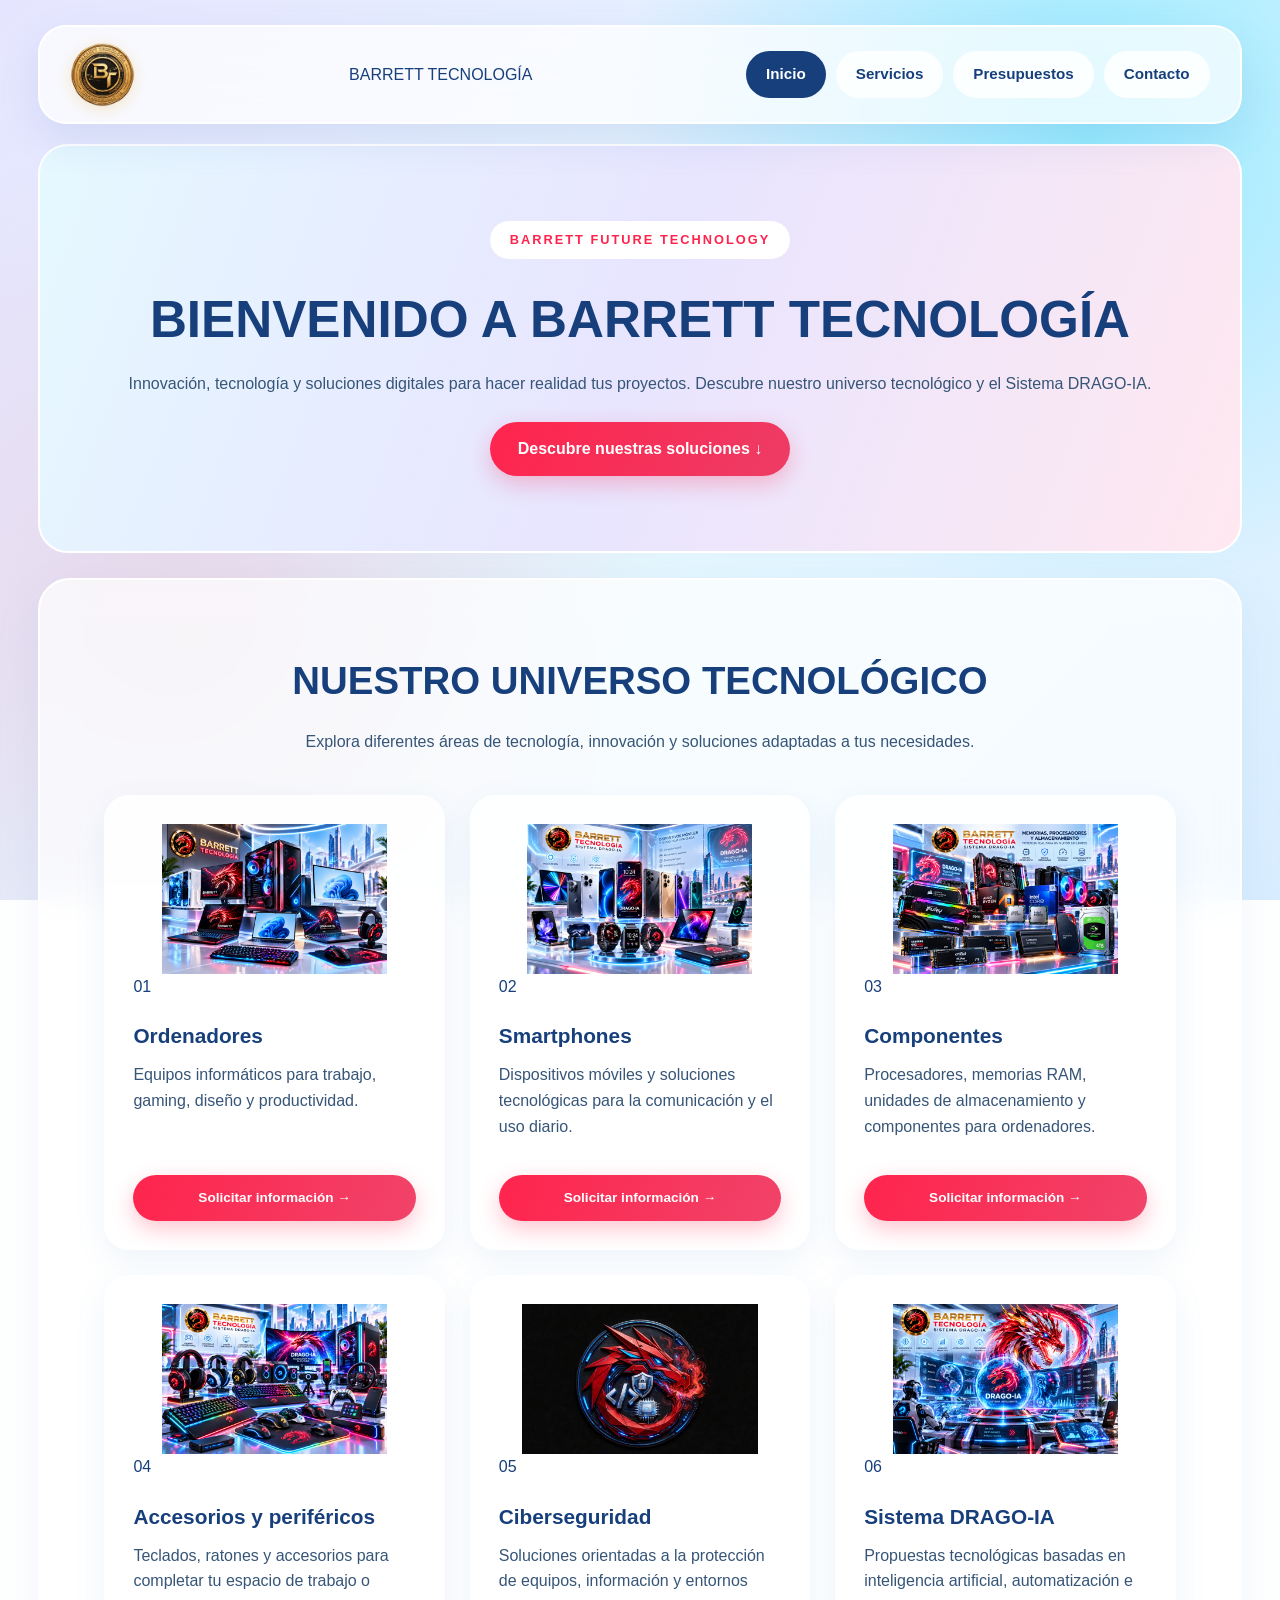
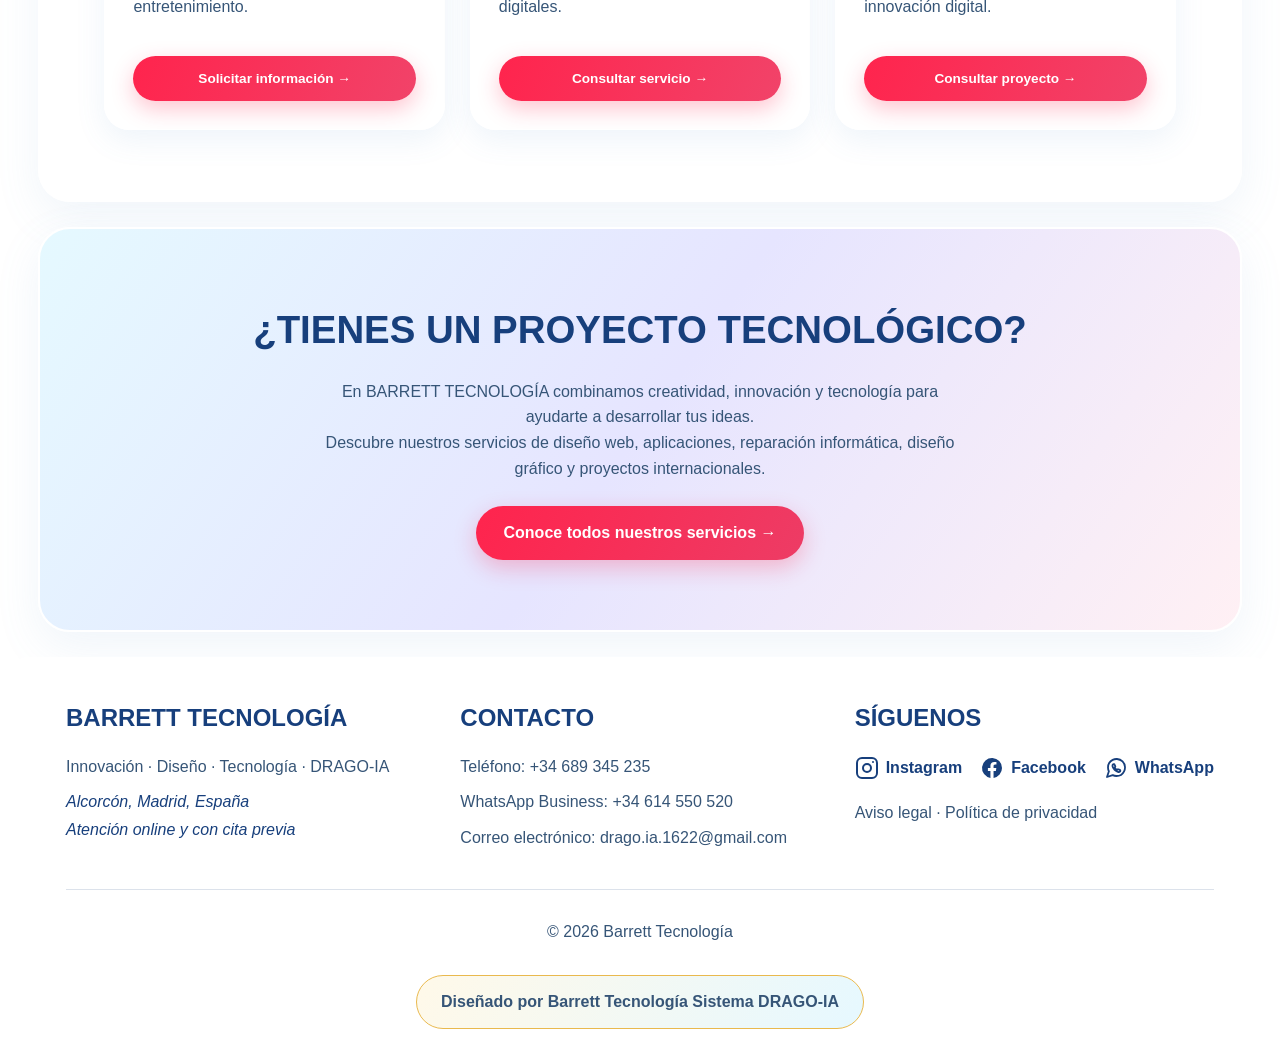
==== commit b94f045d: "Corrección final del proyecto BARRETT TECNOLOGÍA" ====
--- a/index.html
+++ b/index.html
@@ -1,4 +1,4 @@
-
+﻿
 <!DOCTYPE html>
 <html lang="es">
 
@@ -24,9 +24,16 @@
   <!-- CABECERA CORPORATIVA -->
   <header class="cabecera">
 
-    <a href="index.html" class="marca">
-      <img src="img/sello.barrett.png"
-           alt="Sello de Barrett Tecnología">
+    
+<a href="index.html" class="marca">
+  <img
+    src="assets/images/sello.barrett.png"
+    alt="Sello de Barrett Tecnología"
+    width="1254"
+    height="1254"
+  >
+</a>
+
 
       <span>BARRETT TECNOLOGÍA</span>
     </a>
@@ -44,19 +51,19 @@
         </li>
 
         <li>
-          <a href="productos.html">
+          <a href="views/productos.html">
             Servicios
           </a>
         </li>
 
         <li>
-          <a href="presupuesto.html">
+          <a href="views/presupuesto.html">
             Presupuestos
           </a>
         </li>
 
         <li>
-          <a href="contacto.html">
+          <a href="views/contacto.html">
             Contacto
           </a>
         </li>
@@ -108,9 +115,9 @@
         <article class="tarjeta producto">
 
           <div class="servicio-imagen">
-            <img src="img/ordenadores.png"
+            <img src="assets/images/ordenadores.png"
                  alt="Ordenadores de alto rendimiento"
-                 loading="lazy">
+                 loading="lazy" width="941" height="572">
 
             <span class="servicio-numero">01</span>
           </div>
@@ -122,7 +129,7 @@
             gaming, diseño y productividad.
           </p>
 
-          <a href="presupuesto.html" class="boton">
+          <a href="views/presupuesto.html" class="boton">
             Solicitar información →
           </a>
 
@@ -132,9 +139,9 @@
         <article class="tarjeta producto">
 
           <div class="servicio-imagen">
-            <img src="img/tecnologia.png"
+            <img src="assets/images/tecnologia.png"
                  alt="Smartphones y dispositivos móviles"
-                 loading="lazy">
+                 loading="lazy" width="941" height="572">
 
             <span class="servicio-numero">02</span>
           </div>
@@ -147,7 +154,7 @@
             y el uso diario.
           </p>
 
-          <a href="presupuesto.html" class="boton">
+          <a href="views/presupuesto.html" class="boton">
             Solicitar información →
           </a>
 
@@ -157,9 +164,9 @@
         <article class="tarjeta producto">
 
           <div class="servicio-imagen">
-            <img src="img/componentes.png"
+            <img src="assets/images/componentes.png"
                  alt="Procesadores, memorias y almacenamiento"
-                 loading="lazy">
+                 loading="lazy" width="941" height="572">
 
             <span class="servicio-numero">03</span>
           </div>
@@ -172,7 +179,7 @@
             y componentes para ordenadores.
           </p>
 
-          <a href="presupuesto.html" class="boton">
+          <a href="views/presupuesto.html" class="boton">
             Solicitar información →
           </a>
 
@@ -182,9 +189,9 @@
         <article class="tarjeta producto">
 
           <div class="servicio-imagen">
-            <img src="img/perifericos.png"
+            <img src="assets/images/perifericos.png"
                  alt="Teclados, ratones y periféricos"
-                 loading="lazy">
+                 loading="lazy" width="941" height="572">
 
             <span class="servicio-numero">04</span>
           </div>
@@ -197,7 +204,7 @@
             de trabajo o entretenimiento.
           </p>
 
-          <a href="presupuesto.html" class="boton">
+          <a href="views/presupuesto.html" class="boton">
             Solicitar información →
           </a>
 
@@ -207,9 +214,9 @@
         <article class="tarjeta producto">
 
           <div class="servicio-imagen">
-            <img src="img/logo-drago.png"
+            <img src="assets/images/logo-drago.png"
                  alt="Identidad tecnológica asociada a ciberseguridad"
-                 loading="lazy">
+                 loading="lazy" width="941" height="572">
 
             <span class="servicio-numero">05</span>
           </div>
@@ -222,7 +229,7 @@
             y entornos digitales.
           </p>
 
-          <a href="presupuesto.html" class="boton">
+          <a href="views/presupuesto.html" class="boton">
             Consultar servicio →
           </a>
 
@@ -232,9 +239,9 @@
         <article class="tarjeta producto">
 
           <div class="servicio-imagen">
-            <img src="img/DRAGO-IA.png"
+            <img src="assets/images/DRAGO-IA.png"
                  alt="Identidad visual del Sistema DRAGO-IA"
-                 loading="lazy">
+                 loading="lazy" width="941" height="572">
 
             <span class="servicio-numero">06</span>
           </div>
@@ -247,7 +254,7 @@
             automatización e innovación digital.
           </p>
 
-          <a href="presupuesto.html" class="boton">
+          <a href="views/presupuesto.html" class="boton">
             Consultar proyecto →
           </a>
 
@@ -274,7 +281,7 @@
         diseño gráfico y proyectos internacionales.
       </p>
 
-      <a href="productos.html" class="boton">
+      <a href="views/productos.html" class="boton">
         Conoce todos nuestros servicios →
       </a>
 
@@ -282,160 +289,179 @@
 
   </main>
 
-  <!-- PIE DE PÁGINA CORPORATIVO -->
-  <footer>
-
-    <h2>BARRETT TECNOLOGÍA</h2>
-
-    <p>
-      Innovación · Diseño · Tecnología · DRAGO-IA
-    </p>
-
-    <!-- DATOS DE CONTACTO -->
-    <address>
-      Alcorcón, Madrid, España<br>
-      Atención online y con cita previa
-    </address>
-
-    <p>
-      Teléfono:
-      <a href="tel:+34689345235">
-        +34 689 345 235
-      </a>
-    </p>
-
-    <p>
-      WhatsApp Business:
-      <a href="https://wa.me/34614550520"
-         target="_blank"
-         rel="noopener noreferrer">
-        +34 614 550 520
-      </a>
-    </p>
-
-    <p>
-      Correo electrónico:
-      <a href="mailto:drago.ia.1622@gmail.com">
-        drago.ia.1622@gmail.com
-      </a>
-    </p>
-
-    <!-- REDES SOCIALES CON LOGOTIPOS -->
-    <div class="redes">
-
-      <!-- INSTAGRAM -->
-      <a href="https://www.instagram.com/"
-         target="_blank"
-         rel="noopener noreferrer"
-         aria-label="Instagram">
-
-        <svg xmlns="http://www.w3.org/2000/svg"
-             width="28"
-             height="28"
-             viewBox="0 0 24 24"
-             fill="none"
-             stroke="currentColor"
-             stroke-width="2"
-             stroke-linecap="round"
-             stroke-linejoin="round"
-             aria-hidden="true"
-             focusable="false">
-          <rect x="2" y="2"
-                width="20" height="20"
-                rx="5" ry="5"/>
-          <circle cx="12" cy="12" r="4"/>
-          <circle cx="18" cy="6" r="1"
-                  fill="currentColor"
-                  stroke="none"/>
-        </svg>
-
-        <span>Instagram</span>
-      </a>
-
-      <!-- FACEBOOK -->
-      <a href="https://www.facebook.com/"
-         target="_blank"
-         rel="noopener noreferrer"
-         aria-label="Facebook">
-
-        <svg xmlns="http://www.w3.org/2000/svg"
-             width="28"
-             height="28"
-             viewBox="0 0 24 24"
-             fill="currentColor"
-             aria-hidden="true"
-             focusable="false">
-          <path d="M22 12a10 10 0 1 0-11.56 9.88v-6.99H7.9V12h2.54V9.8c0-2.5 1.49-3.89 3.77-3.89 1.09 0 2.23.2 2.23.2v2.46h-1.26c-1.24 0-1.63.77-1.63 1.56V12h2.78l-.44 2.89h-2.34v6.99A10 10 0 0 0 22 12Z"/>
-        </svg>
-
-        <span>Facebook</span>
-      </a>
-
-      <!-- WHATSAPP -->
-      <a href="https://wa.me/34614550520"
-         target="_blank"
-         rel="noopener noreferrer"
-         aria-label="WhatsApp Business">
-
-        <svg xmlns="http://www.w3.org/2000/svg"
-             width="28"
-             height="28"
-             viewBox="0 0 24 24"
-             fill="none"
-             stroke="currentColor"
-             stroke-width="1.8"
-             stroke-linecap="round"
-             stroke-linejoin="round"
-             aria-hidden="true"
-             focusable="false">
-          <path d="M21 11.5a8.38 8.38 0 0 1-.9 3.8
-                   8.5 8.5 0 0 1-7.6 4.7
-                   8.38 8.38 0 0 1-3.8-.9
-                   L3 21l1.9-5.7a8.38 8.38 0 0 1-.9-3.8
-                   8.5 8.5 0 0 1 4.7-7.6
-                   8.38 8.38 0 0 1 3.8-.9
-                   h.5a8.48 8.48 0 0 1 8 8v.5Z"/>
-          <path d="M9 8.5c.2-.3.4-.3.6-.3h.5
-                   c.2 0 .4.1.5.4l.7 1.6
-                   c.1.2.1.4-.1.6l-.6.7
-                   c.5 1 1.4 1.9 2.4 2.4l.7-.6
-                   c.2-.2.4-.2.6-.1l1.6.7
-                   c.3.1.4.3.4.5v.5
-                   c0 .2 0 .4-.3.6
-                   -.4.4-1 .6-1.6.5
-                   -2.6-.4-5.5-3.3-5.9-5.9
-                   -.1-.6.1-1.2.5-1.6Z"/>
-        </svg>
-
-        <span>WhatsApp</span>
-      </a>
-
+  
+<!-- PIE DE PÁGINA CORPORATIVO -->
+<footer class="footer-corporativo">
+
+  <div class="footer-columnas">
+
+    <!-- COLUMNA 1: EMPRESA -->
+    <div class="footer-columna">
+      <h2>BARRETT TECNOLOGÍA</h2>
+
+      <p>Innovación · Diseño · Tecnología · DRAGO-IA</p>
+
+      <address>
+        Alcorcón, Madrid, España<br>
+        Atención online y con cita previa
+      </address>
     </div>
 
-    <!-- ENLACES LEGALES -->
-    <p class="enlaces-legales">
-
-      <a href="aviso-legal.html">
-        Aviso legal
-      </a>
-
-      ·
-
-      <a href="politica-privacidad.html">
-        Política de privacidad
-      </a>
-
-    </p>
-
-    <!-- DERECHOS DE AUTOR -->
+    <!-- COLUMNA 2: CONTACTO -->
+    <div class="footer-columna">
+      <h2>CONTACTO</h2>
+
+      <p>
+        Teléfono:
+        <a href="tel:+34689345235">+34 689 345 235</a>
+      </p>
+
+      <p>
+        WhatsApp Business:
+        <a href="https://wa.me/34614550520"
+           target="_blank"
+           rel="noopener noreferrer">
+          +34 614 550 520
+        </a>
+      </p>
+
+      <p>
+        Correo electrónico:
+        <a href="mailto:drago.ia.1622@gmail.com">
+          drago.ia.1622@gmail.com
+        </a>
+      </p>
+    </div>
+
+    <!-- COLUMNA 3: REDES SOCIALES -->
+    <div class="footer-columna">
+      <h2>SÍGUENOS</h2>
+
+      <div class="redes">
+
+        <!-- INSTAGRAM -->
+        <a href="https://www.instagram.com/barrett_tecnologia/"
+           target="_blank"
+           rel="noopener noreferrer"
+           aria-label="Instagram de Barrett Tecnología">
+
+          <svg xmlns="http://www.w3.org/2000/svg"
+               width="28"
+               height="28"
+               viewBox="0 0 24 24"
+               fill="none"
+               stroke="currentColor"
+               stroke-width="2"
+               stroke-linecap="round"
+               stroke-linejoin="round"
+               aria-hidden="true">
+
+            <rect x="2" y="2"
+                  width="20" height="20"
+                  rx="5" ry="5"/>
+
+            <circle cx="12" cy="12" r="4"/>
+
+            <circle cx="18" cy="6" r="1"
+                    fill="currentColor"
+                    stroke="none"/>
+          </svg>
+
+          <span>Instagram</span>
+        </a>
+
+        <!-- FACEBOOK -->
+        <a href="https://www.facebook.com/"
+           target="_blank"
+           rel="noopener noreferrer"
+           aria-label="Facebook">
+
+          <svg xmlns="http://www.w3.org/2000/svg"
+               width="28"
+               height="28"
+               viewBox="0 0 24 24"
+               fill="currentColor"
+               aria-hidden="true">
+
+            <path d="M22 12a10 10 0 1 0-11.56 9.88v-6.99H7.9V12h2.54V9.8c0-2.5 1.49-3.89 3.77-3.89 1.09 0 2.23.2 2.23.2v2.46h-1.26c-1.24 0-1.63.77-1.63 1.56V12h2.78l-.44 2.89h-2.34v6.99A10 10 0 0 0 22 12Z"/>
+          </svg>
+
+          <span>Facebook</span>
+        </a>
+
+        <!-- WHATSAPP -->
+        <a href="https://wa.me/34614550520"
+           target="_blank"
+           rel="noopener noreferrer"
+           aria-label="WhatsApp Business">
+
+          <svg xmlns="http://www.w3.org/2000/svg"
+               width="28"
+               height="28"
+               viewBox="0 0 24 24"
+               fill="none"
+               stroke="currentColor"
+               stroke-width="1.8"
+               stroke-linecap="round"
+               stroke-linejoin="round"
+               aria-hidden="true">
+
+            <path d="M21 11.5a8.38 8.38 0 0 1-.9 3.8
+                     8.5 8.5 0 0 1-7.6 4.7
+                     8.38 8.38 0 0 1-3.8-.9
+                     L3 21l1.9-5.7a8.38 8.38 0 0 1-.9-3.8
+                     8.5 8.5 0 0 1 4.7-7.6
+                     8.38 8.38 0 0 1 3.8-.9h.5
+                     a8.48 8.48 0 0 1 8 8v.5Z"/>
+
+            <path d="M9 8.5c.2-.3.4-.3.6-.3h.5
+                     c.2 0 .4.1.5.4l.7 1.6
+                     c.1.2.1.4-.1.6l-.6.7
+                     c.5 1 1.4 1.9 2.4 2.4l.7-.6
+                     c.2-.2.4-.2.6-.1l1.6.7
+                     c.3.1.4.3.4.5v.5
+                     c0 .2 0 .4-.3.6
+                     -.4.4-1 .6-1.6.5
+                     -2.6-.4-5.5-3.3-5.9-5.9
+                     -.1-.6.1-1.2.5-1.6Z"/>
+          </svg>
+
+          <span>WhatsApp</span>
+        </a>
+
+      </div>
+
+      <!-- ENLACES LEGALES -->
+      <p class="enlaces-legales">
+        <a href="views/aviso-legal.html">
+          Aviso legal
+        </a>
+
+        ·
+
+        <a href="views/politica-privacidad.html">
+          Política de privacidad
+        </a>
+      </p>
+    </div>
+
+  </div>
+
+  <!-- PARTE INFERIOR -->
+  <div class="footer-inferior">
+
     <p>© 2026 Barrett Tecnología</p>
 
-    <!-- FIRMA CORPORATIVA -->
     <p class="firma">
       Diseñado por Barrett Tecnología Sistema DRAGO-IA
     </p>
 
-  </footer>
+  </div>
+
+</footer>
+
 
 </body>
 </html>
+
+
--- a/css/barrett.css
+++ b/css/barrett.css
@@ -1,24 +1,21 @@
 
 /* ==================================================
-   BARRETT TECNOLOGÍA - SISTEMA DRAGO-IA
-   Diseño: BARRETT FUTURE
-   Tecnología: HTML5 + CSS3
+   BARRETT TECNOLOGÍA · SISTEMA DRAGO-IA
+   Diseño corporativo HTML5 + CSS3
    ================================================== */
 
-/* IDENTIDAD CORPORATIVA */
+/* 1. IDENTIDAD Y ESTILOS GENERALES */
+
 :root {
   --rojo-neon: #ff244d;
   --celeste-neon: #35d9ff;
   --dorado: #e9b94e;
-  --lavanda: #e6e5ff;
-  --blanco-hielo: #f4faff;
   --azul-texto: #173f7c;
   --texto: #365577;
   --cristal: rgba(255, 255, 255, 0.72);
   --borde-cristal: rgba(255, 255, 255, 0.95);
 }
 
-/* REINICIO Y ESTILOS GENERALES */
 * {
   margin: 0;
   padding: 0;
@@ -26,34 +23,27 @@
 }
 
 html {
+  min-height: 100%;
   scroll-behavior: smooth;
 }
 
 body {
+  min-height: 100vh;
+  display: flex;
+  flex-direction: column;
   font-family: "Segoe UI", Arial, sans-serif;
   color: var(--azul-texto);
   line-height: 1.6;
-  min-height: 100vh;
-
   background:
-    radial-gradient(
-      circle at 85% 15%,
-      rgba(53, 217, 255, 0.45),
-      transparent 35%
-    ),
-    radial-gradient(
-      circle at 15% 70%,
-      rgba(255, 36, 77, 0.12),
-      transparent 40%
-    ),
-    linear-gradient(
-      135deg,
-      #e6e5ff,
-      #e4f7ff 55%,
-      #d9edff
-    );
-
+    radial-gradient(circle at 85% 15%, rgba(53, 217, 255, 0.45), transparent 35%),
+    radial-gradient(circle at 15% 70%, rgba(255, 36, 77, 0.12), transparent 40%),
+    linear-gradient(135deg, #e6e5ff, #e4f7ff 55%, #d9edff);
   background-attachment: fixed;
+}
+
+main {
+  flex: 1 0 auto;
+  width: 100%;
 }
 
 img {
@@ -62,8 +52,8 @@
 }
 
 a {
+  color: inherit;
   text-decoration: none;
-  color: inherit;
 }
 
 button,
@@ -73,39 +63,32 @@
   font: inherit;
 }
 
-/* CABECERA DE CRISTAL */
+/* 2. CABECERA Y NAVEGACIÓN */
+
 .cabecera {
   width: min(94%, 1250px);
   margin: 25px auto 0;
   padding: 15px 30px;
-
   display: flex;
   align-items: center;
   justify-content: space-between;
   flex-wrap: wrap;
   gap: 20px;
-
   background: var(--cristal);
   backdrop-filter: blur(22px);
   -webkit-backdrop-filter: blur(22px);
-
   border: 2px solid var(--borde-cristal);
   border-radius: 28px;
-
-  box-shadow:
-    0 15px 40px rgba(64, 105, 170, 0.12),
-    inset 0 1px 0 white;
+  box-shadow: 0 15px 40px rgba(64, 105, 170, 0.12);
 }
 
 .marca {
   display: flex;
   align-items: center;
   gap: 12px;
-
   font-size: 1.15rem;
   font-weight: 800;
   letter-spacing: 0.4px;
-  color: var(--azul-texto);
 }
 
 .marca img {
@@ -116,17 +99,12 @@
 }
 
 .marca span {
-  background: linear-gradient(
-    90deg,
-    #173f7c,
-    #ff244d
-  );
+  background: linear-gradient(90deg, #173f7c, #ff244d);
   background-clip: text;
   -webkit-background-clip: text;
   color: transparent;
 }
 
-/* MENÚ DE NAVEGACIÓN */
 nav ul {
   display: flex;
   align-items: center;
@@ -138,25 +116,17 @@
 nav a {
   display: block;
   padding: 11px 20px;
-
   background: rgba(255, 255, 255, 0.85);
   border-radius: 30px;
-
   font-size: 0.95rem;
   font-weight: 600;
-
-  transition:
-    background 0.3s,
-    color 0.3s,
-    transform 0.3s,
-    box-shadow 0.3s;
+  transition: background 0.3s, color 0.3s, transform 0.3s;
 }
 
 nav a:hover {
   color: white;
   background: var(--rojo-neon);
   transform: translateY(-3px);
-  box-shadow: 0 8px 22px #ff244d44;
 }
 
 nav a.activo {
@@ -164,36 +134,30 @@
   color: white;
 }
 
-/* PORTADA FUTURISTA */
+/* 3. PORTADA PRINCIPAL */
+
 .hero {
   width: min(94%, 1250px);
   min-height: 570px;
   margin: 20px auto;
   padding: 80px 6%;
-
   display: flex;
   align-items: center;
-  justify-content: flex-start;
-
   position: relative;
   overflow: hidden;
-
   border: 2px solid white;
   border-radius: 35px;
-
   background:
     linear-gradient(
       90deg,
-      rgba(245, 250, 255, 0.96) 0%,
+      rgba(245, 250, 255, 0.96),
       rgba(221, 240, 255, 0.87) 55%,
-      rgba(198, 228, 255, 0.5) 100%
+      rgba(198, 228, 255, 0.5)
     ),
-    url("../images/portada.jpg") center/cover;
-
+    url("../assets/images/tecnologia.png") center/cover;
   box-shadow: 0 20px 60px #559bd322;
 }
 
-/* REFLEJOS HOLOGRÁFICOS */
 .hero::before {
   content: "";
   position: absolute;
@@ -201,13 +165,7 @@
   height: 430px;
   right: -100px;
   top: -100px;
-
-  background: radial-gradient(
-    circle,
-    rgba(53, 217, 255, 0.45),
-    transparent 70%
-  );
-
+  background: radial-gradient(circle, rgba(53, 217, 255, 0.45), transparent 70%);
   border-radius: 50%;
   pointer-events: none;
   animation: brillo 7s ease-in-out infinite alternate;
@@ -220,12 +178,9 @@
   height: 330px;
   right: 12%;
   bottom: -190px;
-
   border: 2px solid rgba(53, 217, 255, 0.35);
   border-radius: 50%;
-  box-shadow:
-    0 0 35px rgba(53, 217, 255, 0.35),
-    0 0 70px rgba(255, 36, 77, 0.15);
+  box-shadow: 0 0 35px rgba(53, 217, 255, 0.35);
   pointer-events: none;
 }
 
@@ -237,28 +192,20 @@
 }
 
 .hero h1 {
+  margin-bottom: 20px;
   font-size: clamp(2.4rem, 5vw, 4.6rem);
   line-height: 1.1;
   font-weight: 900;
   letter-spacing: -1.5px;
-  margin-bottom: 20px;
-
-  background: linear-gradient(
-    100deg,
-    #173f7c 15%,
-    #ff244d 65%,
-    #e9b94e
-  );
-
+  background: linear-gradient(100deg, #173f7c 15%, #ff244d 65%, #e9b94e);
   background-clip: text;
   -webkit-background-clip: text;
   color: transparent;
 }
 
 .hero h2 {
+  margin-bottom: 20px;
   font-size: clamp(1.1rem, 2.3vw, 1.7rem);
-  color: var(--azul-texto);
-  margin-bottom: 20px;
 }
 
 .hero p {
@@ -267,66 +214,48 @@
   color: var(--texto);
 }
 
-/* BOTONES */
+/* 4. BOTONES Y SECCIONES */
+
 .boton {
   display: inline-block;
   margin-top: 25px;
   padding: 14px 28px;
-
-  background: linear-gradient(
-    120deg,
-    #ff244d,
-    #ed3c65
-  );
-
+  background: linear-gradient(120deg, #ff244d, #ed3c65);
   color: white;
   font-weight: 700;
-  border: none;
+  border: 0;
   border-radius: 30px;
   cursor: pointer;
-
   box-shadow: 0 8px 22px #ff244d44;
-
-  transition:
-    transform 0.3s,
-    box-shadow 0.3s,
-    background 0.3s;
+  transition: transform 0.3s, box-shadow 0.3s, background 0.3s;
 }
 
 .boton:hover {
   transform: translateY(-4px);
-  background: linear-gradient(
-    120deg,
-    #e9b94e,
-    #f8d980
-  );
-  color: #173f7c;
+  background: linear-gradient(120deg, #e9b94e, #f8d980);
+  color: var(--azul-texto);
   box-shadow: 0 12px 30px #e9b94e66;
 }
 
-/* SECCIONES */
 .seccion {
   width: min(94%, 1250px);
   margin: 25px auto;
   padding: 70px 5%;
-
   background: var(--cristal);
   backdrop-filter: blur(18px);
-
   border: 2px solid white;
   border-radius: 32px;
-
   text-align: center;
   box-shadow: 0 15px 45px #6b9bd21a;
 }
 
 .seccion h2 {
+  margin-bottom: 18px;
   font-size: clamp(1.8rem, 3vw, 2.7rem);
-  margin-bottom: 18px;
-  color: var(--azul-texto);
-}
-
-.seccion > p {
+}
+
+.seccion > p,
+.tarjeta p {
   color: var(--texto);
 }
 
@@ -338,7 +267,8 @@
   );
 }
 
-/* CUADRÍCULA DE PRODUCTOS */
+/* 5. TARJETAS Y CATÁLOGO */
+
 .cuadricula {
   display: grid;
   grid-template-columns: repeat(3, minmax(0, 1fr));
@@ -349,78 +279,195 @@
 .tarjeta {
   position: relative;
   overflow: hidden;
-
   padding: 28px;
   background: rgba(255, 255, 255, 0.83);
   border: 1px solid white;
   border-radius: 25px;
-
   box-shadow: 0 10px 30px #5c95d01a;
-
-  transition:
-    transform 0.35s,
-    box-shadow 0.35s,
-    border-color 0.35s;
+  transition: transform 0.35s, box-shadow 0.35s, border-color 0.35s;
 }
 
 .tarjeta:hover {
   transform: translateY(-10px);
   border-color: var(--celeste-neon);
-
-  box-shadow:
-    0 18px 45px #35d9ff44,
-    0 0 25px #ff244d12;
+  box-shadow: 0 18px 45px #35d9ff44;
 }
 
 .tarjeta h3 {
-  color: var(--azul-texto);
   margin: 15px 0 10px;
   font-size: 1.35rem;
 }
 
-.tarjeta p {
+.producto {
+  display: flex;
+  flex-direction: column;
+  align-items: stretch;
+  text-align: left;
+}
+
+.producto h3 {
+  margin-top: 20px;
+  font-size: 1.3rem;
+}
+
+.producto p {
+  flex-grow: 1;
+  margin-bottom: 18px;
+}
+
+.producto img,
+.producto-imagen img,
+.tarjeta-producto img {
+  width: 100%;
+  height: 150px;
+  object-fit: contain;
+  object-position: center;
+  border-radius: 16px;
+  transition: transform 0.4s ease;
+}
+
+.producto:hover img,
+.tarjeta-producto:hover img {
+  transform: scale(1.04);
+}
+
+.producto-imagen {
+  position: relative;
+  overflow: hidden;
+  border-radius: 20px;
+  background: #e5f5ff;
+}
+
+.producto-etiqueta {
+  position: absolute;
+  top: 12px;
+  left: 12px;
+  padding: 7px 12px;
+  border: 1px solid white;
+  border-radius: 30px;
+  background: rgba(255, 255, 255, 0.88);
+  color: var(--azul-texto);
+  font-size: 0.65rem;
+  font-weight: 800;
+  letter-spacing: 0.5px;
+}
+
+.precio-consulta {
+  display: block;
+  margin-top: auto;
+  color: #d42b4a;
+  font-weight: 800;
+  font-size: 0.95rem;
+}
+
+.producto .boton {
+  display: block;
+  margin-top: 18px;
+  padding: 12px 18px;
+  background: linear-gradient(110deg, #ff244d, #f14369);
+  font-size: 0.85rem;
+  text-align: center;
+}
+
+.producto .boton:hover {
+  background: linear-gradient(110deg, #35d9ff, #e9b94e);
+  color: var(--azul-texto);
+}
+
+.producto:hover {
+  border-color: var(--celeste-neon);
+  box-shadow: 0 18px 40px rgba(53, 217, 255, 0.3);
+}
+
+/* Efecto 3D para las tarjetas que utilicen esta clase */
+
+.tarjeta-producto {
+  position: relative;
+  overflow: hidden;
+  border-radius: 22px;
+  transform-style: preserve-3d;
+  transition: transform 0.4s, box-shadow 0.4s, border-color 0.4s;
+}
+
+.tarjeta-producto:hover {
+  transform: perspective(900px) translateY(-12px) rotateX(4deg) rotateY(-3deg);
+  border-color: #20c9ff;
+  box-shadow: 0 22px 45px rgba(0, 70, 150, 0.22);
+}
+
+/* Cabecera de servicios */
+
+.titulo-pagina {
+  width: min(94%, 1250px);
+  margin: 20px auto;
+  padding: 75px 20px;
+  text-align: center;
+  border: 2px solid white;
+  border-radius: 30px;
+  background: linear-gradient(110deg, #e5f8ff, #e8e5ff, #ffe8f0);
+}
+
+.titulo-pagina h1 {
+  font-size: clamp(2rem, 4vw, 3.5rem);
+}
+
+.titulo-pagina p {
+  margin-top: 10px;
   color: var(--texto);
 }
 
-/* IMÁGENES DEL CATÁLOGO */
-.producto img {
-  width: 100%;
-  height: 220px;
-  object-fit: cover;
-  border-radius: 18px;
-
-  transition: transform 0.5s;
-}
-
-.producto:hover img {
-  transform: scale(1.04);
-}
-
-.producto .boton {
-  font-size: 0.85rem;
-  padding: 12px 18px;
-}
-
-/* DRAGO-IA */
+.catalogo-portada {
+  position: relative;
+  overflow: hidden;
+  background:
+    radial-gradient(circle at 85% 20%, rgba(53, 217, 255, 0.55), transparent 40%),
+    linear-gradient(120deg, #f4faff, #dceeff, #e6e5ff);
+}
+
+.etiqueta-future {
+  display: inline-block;
+  margin-bottom: 20px;
+  padding: 9px 20px;
+  background: white;
+  color: var(--rojo-neon);
+  border-radius: 30px;
+  font-size: 0.8rem;
+  font-weight: 800;
+  letter-spacing: 2px;
+}
+
+.catalogo-portada h1 {
+  background: linear-gradient(90deg, #173f7c, #ff244d, #e9b94e);
+  background-clip: text;
+  -webkit-background-clip: text;
+  color: transparent;
+}
+
+.llamada-accion {
+  background: linear-gradient(125deg, #e5f9ff, #e6e5ff, #fff0f4);
+  border: 2px solid white;
+}
+
+.llamada-accion p {
+  max-width: 650px;
+  margin: 0 auto;
+}
+
+/* 6. SECCIÓN DRAGO-IA */
+
 .drago {
   display: flex;
   align-items: center;
   justify-content: center;
   gap: 55px;
   text-align: left;
-
-  background: linear-gradient(
-    120deg,
-    #e4f7ff,
-    #e8e5ff,
-    #fbe9f1
-  );
+  background: linear-gradient(120deg, #e4f7ff, #e8e5ff, #fbe9f1);
 }
 
 .drago img {
-  width: min(35%, 320px);
+  width: min(28%, 230px);
+  height: auto;
   border-radius: 50%;
-
   filter: drop-shadow(0 15px 25px #ff244d33);
   animation: flotar 5s ease-in-out infinite;
 }
@@ -429,53 +476,227 @@
   max-width: 550px;
 }
 
-/* CABECERAS INTERIORES */
-.titulo-pagina {
-  width: min(94%, 1250px);
-  margin: 20px auto;
-  padding: 75px 20px;
-
+/* 7. PRESUPUESTOS */
+
+.pagina-presupuesto {
+  padding: 60px 5%;
+  background: linear-gradient(135deg, #e6e5ff, #d9f5ff 55%, #fff0f4);
+}
+
+.presupuesto-contenedor {
+  max-width: 1200px;
+  margin: 0 auto;
+  display: grid;
+  grid-template-columns: 0.85fr 1.15fr;
+  gap: 35px;
+  align-items: stretch;
+}
+
+.presupuesto-presentacion {
+  display: flex;
+  flex-direction: column;
+  align-items: center;
+  justify-content: center;
+  padding: 45px 35px;
   text-align: center;
   border: 2px solid white;
   border-radius: 30px;
-
-  background: linear-gradient(
-    110deg,
-    #e5f8ff,
-    #e8e5ff,
-    #ffe8f0
-  );
-}
-
-.titulo-pagina h1 {
-  font-size: clamp(2rem, 4vw, 3.5rem);
+  background: linear-gradient(145deg, #d5f4ff, #e8e5ff, #fff1f5);
+  box-shadow: 0 15px 40px rgba(53, 217, 255, 0.15);
+}
+
+.presupuesto-etiqueta {
+  color: var(--rojo-neon);
+  font-size: 0.8rem;
+  font-weight: 800;
+  letter-spacing: 2px;
+}
+
+.presupuesto-presentacion h1 {
+  margin: 25px 0 15px;
+  font-size: clamp(2rem, 3vw, 3.2rem);
+  line-height: 1.15;
+}
+
+.presupuesto-presentacion h1 span {
+  display: block;
+  color: var(--rojo-neon);
+}
+
+.presupuesto-presentacion > p {
+  max-width: 390px;
+  color: var(--texto);
+  line-height: 1.8;
+}
+
+.presupuesto-drago {
+  width: min(100%, 180px);
+  height: auto;
+  margin: 30px auto;
+  object-fit: contain;
+  filter: drop-shadow(0 12px 20px rgba(255, 36, 77, 0.18));
+}
+
+.presupuesto-beneficios {
+  font-weight: 700;
+}
+
+.presupuesto-beneficios p {
+  margin: 9px 0;
+}
+
+.presupuesto-panel {
+  min-width: 0;
+  padding: 42px;
+  background: rgba(255, 255, 255, 0.9);
+  border: 2px solid white;
+  border-radius: 30px;
+  box-shadow: 0 20px 50px rgba(23, 63, 124, 0.1);
+}
+
+.presupuesto-encabezado {
+  margin-bottom: 30px;
+  text-align: center;
+}
+
+.presupuesto-encabezado span {
+  color: var(--rojo-neon);
+  font-size: 0.75rem;
+  font-weight: 800;
+  letter-spacing: 1.5px;
+}
+
+.presupuesto-encabezado h2 {
+  margin: 12px 0;
+  font-size: clamp(1.7rem, 3vw, 2.4rem);
+}
+
+.presupuesto-encabezado p {
+  color: #526b8a;
+}
+
+.formulario-presupuesto {
+  display: block;
+  width: 100%;
+}
+
+.formulario-grid {
+  display: grid;
+  grid-template-columns: repeat(2, minmax(0, 1fr));
+  gap: 22px;
+}
+
+.campo-formulario {
+  display: flex;
+  flex-direction: column;
+  gap: 9px;
+  min-width: 0;
+}
+
+.campo-formulario label {
+  font-size: 0.9rem;
+  font-weight: 700;
+}
+
+.formulario-presupuesto .campo-formulario input,
+.formulario-presupuesto .campo-formulario select,
+.formulario-presupuesto .campo-formulario textarea {
+  display: block;
+  width: 100%;
+  min-width: 0;
+  padding: 15px 16px;
+  background: #f4faff;
   color: var(--azul-texto);
-}
-
-.titulo-pagina p {
+  border: 1.5px solid #b7dff4;
+  border-radius: 13px;
+  font-size: 0.95rem;
+  line-height: 1.5;
+  outline: none;
+  transition: border-color 0.3s, box-shadow 0.3s;
+}
+
+.formulario-presupuesto .campo-formulario input:focus,
+.formulario-presupuesto .campo-formulario select:focus,
+.formulario-presupuesto .campo-formulario textarea:focus {
+  border-color: var(--celeste-neon);
+  box-shadow: 0 0 0 4px rgba(53, 217, 255, 0.17);
+}
+
+.formulario-presupuesto .campo-formulario textarea {
+  min-height: 160px;
+  resize: vertical;
+}
+
+.campo-completo {
+  grid-column: 1 / -1;
+}
+
+.privacidad-presupuesto {
+  display: flex;
+  align-items: flex-start;
+  gap: 12px;
+  margin: 25px 0;
+}
+
+.privacidad-presupuesto input {
+  width: 18px;
+  height: 18px;
+  flex-shrink: 0;
+  margin-top: 2px;
+  accent-color: var(--rojo-neon);
+}
+
+.privacidad-presupuesto label {
   color: var(--texto);
-  margin-top: 10px;
-}
-
-/* FORMULARIO DE PRESUPUESTOS */
+  font-size: 0.9rem;
+}
+
+.privacidad-presupuesto a {
+  color: #d9254b;
+  font-weight: 700;
+}
+
+.boton-enviar-presupuesto {
+  display: block;
+  width: 100%;
+  padding: 17px 25px;
+  background: linear-gradient(110deg, #ff244d, #ef3f69);
+  color: white;
+  border: 0;
+  border-radius: 50px;
+  font-weight: 800;
+  cursor: pointer;
+  box-shadow: 0 10px 25px rgba(255, 36, 77, 0.25);
+  transition: transform 0.3s, box-shadow 0.3s;
+}
+
+.boton-enviar-presupuesto:hover {
+  transform: translateY(-3px);
+  box-shadow: 0 15px 30px rgba(255, 36, 77, 0.35);
+}
+
+.nota-presupuesto {
+  margin-top: 16px;
+  color: #71839b;
+  font-size: 0.8rem;
+  text-align: center;
+}
+
+/* Compatibilidad con el formulario clásico */
+
 .formulario {
   max-width: 680px;
   margin: 35px auto 0;
   padding: 35px;
-
-  text-align: left;
   background: rgba(255, 255, 255, 0.85);
-
   border: 2px solid white;
   border-radius: 25px;
-
-  box-shadow: 0 15px 40px #6b9bd222;
+  text-align: left;
 }
 
 .formulario label {
   display: block;
   margin: 18px 0 7px;
-  color: var(--azul-texto);
   font-weight: 600;
 }
 
@@ -485,29 +706,14 @@
   display: block;
   width: 100%;
   padding: 14px 16px;
-
   background: #f4faff;
-  color: var(--azul-texto);
-
   border: 1px solid #b6d6ec;
   border-radius: 12px;
-  outline: none;
-
-  transition:
-    border-color 0.3s,
-    box-shadow 0.3s;
-}
-
-.formulario input:focus,
-.formulario select:focus,
-.formulario textarea:focus {
-  border-color: var(--celeste-neon);
-  box-shadow: 0 0 0 4px #35d9ff33;
 }
 
 .formulario textarea {
+  min-height: 140px;
   resize: vertical;
-  min-height: 140px;
 }
 
 .privacidad {
@@ -527,16 +733,18 @@
   font-size: 0.92rem;
 }
 
-/* CONTACTO */
+/* 8. CONTACTO Y MAPA */
+
 .datos-contacto {
-  max-width: 680px;
-  margin: 30px auto;
+  display: grid;
+  grid-template-columns: repeat(3, minmax(0, 1fr));
+  gap: 25px;
+  max-width: 1200px;
+  margin: 35px auto;
   padding: 30px;
-
   background: rgba(255, 255, 255, 0.85);
   border: 2px solid white;
   border-radius: 25px;
-
   box-shadow: 0 12px 35px #5c95d01c;
 }
 
@@ -548,56 +756,109 @@
   color: var(--rojo-neon);
 }
 
+.contacto-tarjeta {
+  min-width: 0;
+  padding: 30px 24px;
+  background: rgba(255, 255, 255, 0.88);
+  border: 2px solid rgba(53, 217, 255, 0.3);
+  border-radius: 24px;
+  text-align: center;
+  box-shadow: 0 12px 30px rgba(23, 63, 124, 0.09);
+  transition: transform 0.3s, box-shadow 0.3s;
+}
+
+.contacto-tarjeta:hover {
+  transform: translateY(-6px);
+  box-shadow: 0 18px 35px rgba(53, 217, 255, 0.2);
+}
+
+.contacto-tarjeta h3 {
+  margin-bottom: 15px;
+}
+
+.contacto-tarjeta p {
+  color: #526b8a;
+  line-height: 1.7;
+}
+
+.contacto-tarjeta a {
+  display: inline-block;
+  margin-top: 15px;
+  color: #e72850;
+  font-weight: 800;
+  overflow-wrap: anywhere;
+}
+
+.contacto-tarjeta a:hover {
+  text-decoration: underline;
+}
+
+.contacto-ubicacion {
+  text-align: center;
+}
+
+.contacto-ubicacion address {
+  margin: 22px auto;
+  font-style: normal;
+  font-weight: 700;
+  line-height: 1.8;
+}
+
 .mapa {
-  max-width: 950px;
+  width: 100%;
+  max-width: 1100px;
   margin: 30px auto;
   overflow: hidden;
-
-  border: 3px solid white;
+  border: 3px solid rgba(53, 217, 255, 0.4);
   border-radius: 25px;
-
-  box-shadow: 0 15px 40px #35d9ff33;
+  box-shadow: 0 15px 35px rgba(23, 63, 124, 0.12);
 }
 
 .mapa iframe {
   display: block;
   width: 100%;
-}
-
-/* PIE DE PÁGINA */
+  height: 400px;
+  border: 0;
+}
+
+/* 9. FOOTER CORPORATIVO */
+
 footer {
+  flex-shrink: 0;
   width: min(94%, 1250px);
-  margin: 25px auto;
+  margin: auto auto 25px;
   padding: 50px 25px;
-
-  text-align: center;
   background: rgba(255, 255, 255, 0.8);
   backdrop-filter: blur(20px);
-
   border: 2px solid white;
   border-radius: 30px;
+  text-align: center;
 }
 
 footer h2 {
-  color: var(--azul-texto);
   margin-bottom: 15px;
 }
 
 footer p {
+  margin: 8px 0;
   color: var(--texto);
-  margin: 8px 0;
+  line-height: 1.8;
 }
 
 .redes {
   display: flex;
+  align-items: center;
   justify-content: center;
   flex-wrap: wrap;
-  gap: 20px;
+  gap: 16px 24px;
   margin: 22px 0;
 }
 
 .redes a {
-  color: var(--azul-texto);
+  display: inline-flex;
+  align-items: center;
+  justify-content: center;
+  gap: 7px;
   font-weight: 600;
   transition: color 0.3s;
 }
@@ -606,25 +867,81 @@
   color: var(--rojo-neon);
 }
 
+.redes svg {
+  width: 24px;
+  height: 24px;
+  flex-shrink: 0;
+}
+
 footer .firma {
   display: inline-block;
+  max-width: 100%;
   margin-top: 20px;
   padding: 12px 24px;
-
-  color: var(--azul-texto);
+  background: linear-gradient(120deg, #fff9e9, #e6f8ff);
+  border: 1px solid var(--dorado);
+  border-radius: 30px;
   font-weight: 800;
-
-  border-radius: 30px;
-  border: 1px solid var(--dorado);
-
-  background: linear-gradient(
-    120deg,
-    #fff9e9,
-    #e6f8ff
-  );
-}
-
-/* ACCESIBILIDAD */
+  text-align: center;
+}
+
+footer.footer-corporativo {
+  width: 100%;
+  max-width: none;
+  margin-top: auto;
+  margin-bottom: 0;
+  padding: 40px 5% 24px;
+}
+
+.footer-columnas {
+  display: grid;
+  grid-template-columns: repeat(3, minmax(0, 1fr));
+  gap: 35px;
+  width: 100%;
+  max-width: 1200px;
+  margin: 0 auto;
+  text-align: left;
+}
+
+.footer-columna {
+  min-width: 0;
+}
+
+.footer-columna h2,
+.footer-columna h3 {
+  margin-bottom: 16px;
+}
+
+.footer-columna p,
+.footer-columna address {
+  line-height: 1.7;
+}
+
+.footer-columna a {
+  overflow-wrap: anywhere;
+}
+
+.footer-corporativo .redes {
+  justify-content: flex-start;
+  gap: 12px 18px;
+  margin: 18px 0;
+}
+
+.footer-inferior {
+  max-width: 1200px;
+  margin: 30px auto 0;
+  padding-top: 20px;
+  border-top: 1px solid rgba(20, 60, 120, 0.15);
+  text-align: center;
+}
+
+.footer-inferior .firma {
+  margin-left: auto;
+  margin-right: auto;
+}
+
+/* 10. ACCESIBILIDAD */
+
 a:focus-visible,
 button:focus-visible,
 input:focus-visible,
@@ -634,7 +951,8 @@
   outline-offset: 3px;
 }
 
-/* ANIMACIONES CSS3 */
+/* 11. ANIMACIONES */
+
 @keyframes flotar {
   0%, 100% {
     transform: translateY(0);
@@ -666,17 +984,17 @@
   }
 }
 
-/* TABLET */
+/* 12. TABLETS */
+
 @media (max-width: 950px) {
-  .cabecera {
-    justify-content: center;
-  }
-
+  .cabecera,
   nav ul {
     justify-content: center;
   }
 
-  .cuadricula {
+  .cuadricula,
+  .datos-contacto,
+  .footer-columnas {
     grid-template-columns: repeat(2, minmax(0, 1fr));
   }
 
@@ -686,11 +1004,24 @@
   }
 
   .drago img {
-    width: min(65%, 300px);
-  }
-}
-
-/* MÓVILES */
+    width: min(65%, 230px);
+  }
+
+  .presupuesto-contenedor {
+    grid-template-columns: 1fr;
+  }
+
+  .presupuesto-presentacion {
+    padding: 35px 25px;
+  }
+
+  .footer-columna:last-child {
+    grid-column: 1 / -1;
+  }
+}
+
+/* 13. MÓVILES */
+
 @media (max-width: 600px) {
   .cabecera {
     padding: 20px 12px;
@@ -730,24 +1061,81 @@
     border-radius: 25px;
   }
 
-  .cuadricula {
+  .cuadricula,
+  .datos-contacto,
+  .formulario-grid,
+  .footer-columnas {
     grid-template-columns: 1fr;
   }
 
+  .producto img,
+  .producto-imagen img,
+  .tarjeta-producto img {
+    height: 130px;
+  }
+
+  .producto,
   .formulario {
-    padding: 22px;
+    padding: 20px;
   }
 
   .titulo-pagina {
     padding: 50px 20px;
   }
 
-  footer {
-    padding: 35px 18px;
-  }
-}
-
-/* REDUCIR MOVIMIENTO SI EL USUARIO LO PREFIERE */
+  .catalogo-portada h1,
+  .presupuesto-presentacion h1 {
+    font-size: 2rem;
+  }
+
+  .drago img {
+    width: min(65%, 180px);
+  }
+
+  .pagina-presupuesto {
+    padding: 30px 15px;
+  }
+
+  .presupuesto-panel {
+    padding: 25px 18px;
+  }
+
+  .formulario-grid {
+    gap: 18px;
+  }
+
+  .campo-completo {
+    grid-column: auto;
+  }
+
+  .contacto-tarjeta {
+    padding: 25px 18px;
+  }
+
+  .mapa iframe {
+    height: 300px;
+  }
+
+  footer.footer-corporativo {
+    padding: 30px 20px 20px;
+  }
+
+  .footer-columnas {
+    gap: 24px;
+    text-align: center;
+  }
+
+  .footer-columna:last-child {
+    grid-column: auto;
+  }
+
+  .footer-corporativo .redes {
+    justify-content: center;
+  }
+}
+
+/* 14. MOVIMIENTO REDUCIDO */
+
 @media (prefers-reduced-motion: reduce) {
   *,
   *::before,
@@ -760,666 +1148,3 @@
 
 
 
-
-
-
-
-
-
-
-
-/* ==============================================
-   BARRETT FUTURE STORE
-   ESTILOS EXCLUSIVOS DEL CATÁLOGO
-   ============================================== */
-
-/* PORTADA DEL CATÁLOGO */
-.catalogo-portada {
-  position: relative;
-  overflow: hidden;
-
-  background:
-    radial-gradient(
-      circle at 85% 20%,
-      rgba(53, 217, 255, 0.55),
-      transparent 40%
-    ),
-    linear-gradient(
-      120deg,
-      #f4faff,
-      #dceeff,
-      #e6e5ff
-    );
-}
-
-.etiqueta-future {
-  display: inline-block;
-  padding: 9px 20px;
-  margin-bottom: 20px;
-
-  border-radius: 30px;
-  background: white;
-  color: var(--rojo-neon);
-
-  font-size: 0.8rem;
-  font-weight: 800;
-  letter-spacing: 2px;
-}
-
-.catalogo-portada h1 {
-  background: linear-gradient(
-    90deg,
-    #173f7c,
-    #ff244d,
-    #e9b94e
-  );
-
-  background-clip: text;
-  -webkit-background-clip: text;
-  color: transparent;
-}
-
-/* IMÁGENES DEL CATÁLOGO */
-.producto-imagen {
-  position: relative;
-  overflow: hidden;
-  border-radius: 20px;
-  background: #e5f5ff;
-}
-
-.producto-imagen img {
-  width: 100%;
-  height: 230px;
-  object-fit: cover;
-
-  transition: transform 0.5s ease;
-}
-
-.producto:hover .producto-imagen img {
-  transform: scale(1.08);
-}
-
-/* ETIQUETAS HOLOGRÁFICAS */
-.producto-etiqueta {
-  position: absolute;
-  top: 12px;
-  left: 12px;
-
-  padding: 7px 12px;
-  border-radius: 30px;
-
-  background: rgba(255, 255, 255, 0.88);
-  backdrop-filter: blur(12px);
-
-  color: #173f7c;
-  font-size: 0.65rem;
-  font-weight: 800;
-  letter-spacing: 0.5px;
-
-  border: 1px solid white;
-}
-
-/* TARJETAS */
-.producto {
-  display: flex;
-  flex-direction: column;
-  align-items: stretch;
-  text-align: left;
-}
-
-.producto h3 {
-  font-size: 1.3rem;
-  margin-top: 20px;
-}
-
-.producto p {
-  flex-grow: 1;
-  margin-bottom: 18px;
-}
-
-/* PRECIO A CONSULTAR */
-.precio-consulta {
-  display: block;
-  margin-top: auto;
-
-  color: #d42b4a;
-  font-weight: 800;
-  font-size: 0.95rem;
-}
-
-/* BOTÓN DEL PRODUCTO */
-.producto .boton {
-  display: block;
-  text-align: center;
-  margin-top: 18px;
-
-  background: linear-gradient(
-    110deg,
-    #ff244d,
-    #f14369
-  );
-}
-
-.producto .boton:hover {
-  background: linear-gradient(
-    110deg,
-    #35d9ff,
-    #e9b94e
-  );
-
-  color: #173f7c;
-}
-
-/* EFECTO LUMINOSO AL PASAR EL RATÓN */
-.producto:hover {
-  border-color: var(--celeste-neon);
-
-  box-shadow:
-    0 18px 40px rgba(53, 217, 255, 0.3),
-    0 0 22px rgba(255, 36, 77, 0.12);
-}
-
-/* LLAMADA A LA ACCIÓN */
-.llamada-accion {
-  background: linear-gradient(
-    125deg,
-    #e5f9ff,
-    #e6e5ff,
-    #fff0f4
-  );
-
-  border: 2px solid white;
-}
-
-.llamada-accion h2 {
-  color: #173f7c;
-}
-
-.llamada-accion p {
-  max-width: 650px;
-  margin: 0 auto;
-}
-
-/* ADAPTACIÓN A MÓVILES */
-@media (max-width: 600px) {
-  .producto-imagen img {
-    height: 210px;
-  }
-
-  .producto {
-    padding: 20px;
-  }
-
-  .catalogo-portada h1 {
-    font-size: 2rem;
-  }
-}
-
-
-
-
-
-
-
-
-
-/* ==========================================
-   PRESUPUESTOS - BARRETT TECNOLOGÍA
-   ========================================== */
-
-.pagina-presupuesto {
-  padding: 60px 5%;
-  background: linear-gradient(
-    135deg,
-    #e6e5ff 0%,
-    #d9f5ff 55%,
-    #fff0f4 100%
-  );
-}
-
-.presupuesto-contenedor {
-  max-width: 1200px;
-  margin: 0 auto;
-
-  display: grid;
-  grid-template-columns: 0.85fr 1.15fr;
-  gap: 35px;
-  align-items: stretch;
-}
-
-/* PANEL DE PRESENTACIÓN */
-
-.presupuesto-presentacion {
-  padding: 45px 35px;
-  border-radius: 30px;
-
-  background: linear-gradient(
-    145deg,
-    #d5f4ff,
-    #e8e5ff,
-    #fff1f5
-  );
-
-  border: 2px solid #ffffff;
-
-  display: flex;
-  flex-direction: column;
-  align-items: center;
-  justify-content: center;
-  text-align: center;
-
-  box-shadow: 0 15px 40px
-    rgba(53, 217, 255, 0.15);
-}
-
-.presupuesto-etiqueta {
-  color: #ff244d;
-  font-size: 0.8rem;
-  font-weight: 800;
-  letter-spacing: 2px;
-}
-
-.presupuesto-presentacion h1 {
-  margin: 25px 0 15px;
-  color: #173f7c;
-  font-size: clamp(2rem, 3vw, 3.2rem);
-  line-height: 1.15;
-}
-
-.presupuesto-presentacion h1 span {
-  display: block;
-  color: #ff244d;
-}
-
-.presupuesto-presentacion > p {
-  color: #365577;
-  line-height: 1.8;
-  max-width: 390px;
-}
-
-.presupuesto-drago {
-  width: min(100%, 290px);
-  height: auto;
-  margin: 30px auto;
-  object-fit: contain;
-
-  filter: drop-shadow(
-    0 12px 20px rgba(255, 36, 77, 0.18)
-  );
-}
-
-.presupuesto-beneficios {
-  color: #173f7c;
-  font-weight: 700;
-}
-
-.presupuesto-beneficios p {
-  margin: 9px 0;
-}
-
-/* PANEL DEL FORMULARIO */
-
-.presupuesto-panel {
-  min-width: 0;
-  padding: 42px;
-
-  background: rgba(255, 255, 255, 0.9);
-  border: 2px solid #ffffff;
-  border-radius: 30px;
-
-  box-shadow:
-    0 20px 50px rgba(23, 63, 124, 0.1),
-    0 0 20px rgba(53, 217, 255, 0.12);
-}
-
-.presupuesto-encabezado {
-  margin-bottom: 30px;
-  text-align: center;
-}
-
-.presupuesto-encabezado span {
-  color: #ff244d;
-  font-size: 0.75rem;
-  font-weight: 800;
-  letter-spacing: 1.5px;
-}
-
-.presupuesto-encabezado h2 {
-  color: #173f7c;
-  font-size: clamp(1.7rem, 3vw, 2.4rem);
-  margin: 12px 0;
-}
-
-.presupuesto-encabezado p {
-  color: #526b8a;
-}
-
-/* IMPORTANTE:
-   CADA CAMPO TIENE SU PROPIA POSICIÓN */
-
-.formulario-presupuesto {
-  display: block;
-  width: 100%;
-}
-
-.formulario-grid {
-  display: grid;
-  grid-template-columns: repeat(2, minmax(0, 1fr));
-  gap: 22px;
-}
-
-.campo-formulario {
-  display: flex;
-  flex-direction: column;
-  gap: 9px;
-  min-width: 0;
-}
-
-.campo-formulario label {
-  display: block;
-  color: #173f7c;
-  font-size: 0.9rem;
-  font-weight: 700;
-}
-
-/* CAMPOS DE ENTRADA */
-
-.formulario-presupuesto
-.campo-formulario input,
-
-.formulario-presupuesto
-.campo-formulario select,
-
-.formulario-presupuesto
-.campo-formulario textarea {
-  display: block;
-
-  width: 100%;
-  min-width: 0;
-  box-sizing: border-box;
-
-  padding: 15px 16px;
-
-  border: 1.5px solid #b7dff4;
-  border-radius: 13px;
-
-  background: #f4faff;
-  color: #173f7c;
-
-  font-family: inherit;
-  font-size: 0.95rem;
-  line-height: 1.5;
-
-  outline: none;
-  box-shadow: none;
-
-  transition:
-    border-color 0.3s,
-    box-shadow 0.3s;
-}
-
-.formulario-presupuesto
-.campo-formulario input:focus,
-
-.formulario-presupuesto
-.campo-formulario select:focus,
-
-.formulario-presupuesto
-.campo-formulario textarea:focus {
-  border-color: #35d9ff;
-
-  box-shadow:
-    0 0 0 4px rgba(53, 217, 255, 0.17);
-}
-
-.formulario-presupuesto
-.campo-formulario textarea {
-  min-height: 160px;
-  resize: vertical;
-}
-
-/* EL MENSAJE OCUPA TODO EL ANCHO */
-
-.campo-completo {
-  grid-column: 1 / -1;
-}
-
-/* PRIVACIDAD */
-
-.privacidad-presupuesto {
-  display: flex;
-  align-items: flex-start;
-  gap: 12px;
-
-  margin: 25px 0;
-}
-
-.privacidad-presupuesto input {
-  width: 18px;
-  height: 18px;
-  flex-shrink: 0;
-  margin: 2px 0 0;
-
-  accent-color: #ff244d;
-}
-
-.privacidad-presupuesto label {
-  color: #365577;
-  font-size: 0.9rem;
-  line-height: 1.5;
-}
-
-.privacidad-presupuesto a {
-  color: #d9254b;
-  font-weight: 700;
-}
-
-/* BOTÓN PRINCIPAL */
-
-.boton-enviar-presupuesto {
-  display: block;
-  width: 100%;
-
-  padding: 17px 25px;
-
-  border: none;
-  border-radius: 50px;
-
-  background: linear-gradient(
-    110deg,
-    #ff244d,
-    #ef3f69
-  );
-
-  color: white;
-  font-family: inherit;
-  font-size: 1rem;
-  font-weight: 800;
-
-  cursor: pointer;
-
-  box-shadow:
-    0 10px 25px rgba(255, 36, 77, 0.25);
-
-  transition:
-    transform 0.3s,
-    box-shadow 0.3s;
-}
-
-.boton-enviar-presupuesto:hover {
-  transform: translateY(-3px);
-
-  box-shadow:
-    0 15px 30px rgba(255, 36, 77, 0.35);
-}
-
-.nota-presupuesto {
-  text-align: center;
-  color: #71839b;
-  font-size: 0.8rem;
-  margin-top: 16px;
-}
-
-/* TABLETS */
-
-@media (max-width: 950px) {
-  .presupuesto-contenedor {
-    grid-template-columns: 1fr;
-  }
-
-  .presupuesto-presentacion {
-    padding: 35px 25px;
-  }
-
-  .presupuesto-drago {
-    width: 180px;
-  }
-}
-
-/* MÓVILES */
-
-@media (max-width: 600px) {
-  .pagina-presupuesto {
-    padding: 30px 15px;
-  }
-
-  .presupuesto-panel {
-    padding: 25px 18px;
-  }
-
-  .formulario-grid {
-    grid-template-columns: 1fr;
-    gap: 18px;
-  }
-
-  .campo-completo {
-    grid-column: auto;
-  }
-
-  .presupuesto-presentacion h1 {
-    font-size: 2rem;
-  }
-}
-
-
-
-
-
-
-/* ==========================================
-   CONTACTO - BARRETT TECNOLOGÍA
-   ========================================== */
-
-.datos-contacto {
-  display: grid;
-  grid-template-columns: repeat(3, minmax(0, 1fr));
-  gap: 25px;
-
-  max-width: 1200px;
-  margin: 35px auto;
-}
-
-.contacto-tarjeta {
-  min-width: 0;
-  padding: 30px 24px;
-  text-align: center;
-
-  background: rgba(255, 255, 255, 0.88);
-  border: 2px solid rgba(53, 217, 255, 0.3);
-  border-radius: 24px;
-
-  box-shadow:
-    0 12px 30px rgba(23, 63, 124, 0.09);
-
-  transition:
-    transform 0.3s,
-    box-shadow 0.3s;
-}
-
-.contacto-tarjeta:hover {
-  transform: translateY(-6px);
-
-  box-shadow:
-    0 18px 35px rgba(53, 217, 255, 0.2);
-}
-
-.contacto-tarjeta h3 {
-  color: #173f7c;
-  margin-bottom: 15px;
-}
-
-.contacto-tarjeta p {
-  color: #526b8a;
-  line-height: 1.7;
-}
-
-.contacto-tarjeta a {
-  display: inline-block;
-  margin-top: 15px;
-
-  color: #e72850;
-  font-weight: 800;
-  text-decoration: none;
-  overflow-wrap: anywhere;
-}
-
-.contacto-tarjeta a:hover {
-  text-decoration: underline;
-}
-
-.contacto-ubicacion {
-  text-align: center;
-}
-
-.contacto-ubicacion address {
-  margin: 22px auto;
-  color: #173f7c;
-  font-style: normal;
-  font-weight: 700;
-  line-height: 1.8;
-}
-
-.mapa {
-  width: 100%;
-  max-width: 1100px;
-  margin: 30px auto;
-
-  overflow: hidden;
-  border-radius: 25px;
-
-  border: 3px solid rgba(53, 217, 255, 0.4);
-
-  box-shadow:
-    0 15px 35px rgba(23, 63, 124, 0.12);
-}
-
-.mapa iframe {
-  display: block;
-  width: 100%;
-  height: 400px;
-  border: 0;
-}
-
-/* ADAPTACIÓN A TABLETS */
-
-@media (max-width: 900px) {
-  .datos-contacto {
-    grid-template-columns: 1fr 1fr;
-  }
-}
-
-/* ADAPTACIÓN A MÓVILES */
-
-@media (max-width: 600px) {
-  .datos-contacto {
-    grid-template-columns: 1fr;
-  }
-
-  .contacto-tarjeta {
-    padding: 25px 18px;
-  }
-
-  .mapa iframe {
-    height: 300px;
-  }
-}
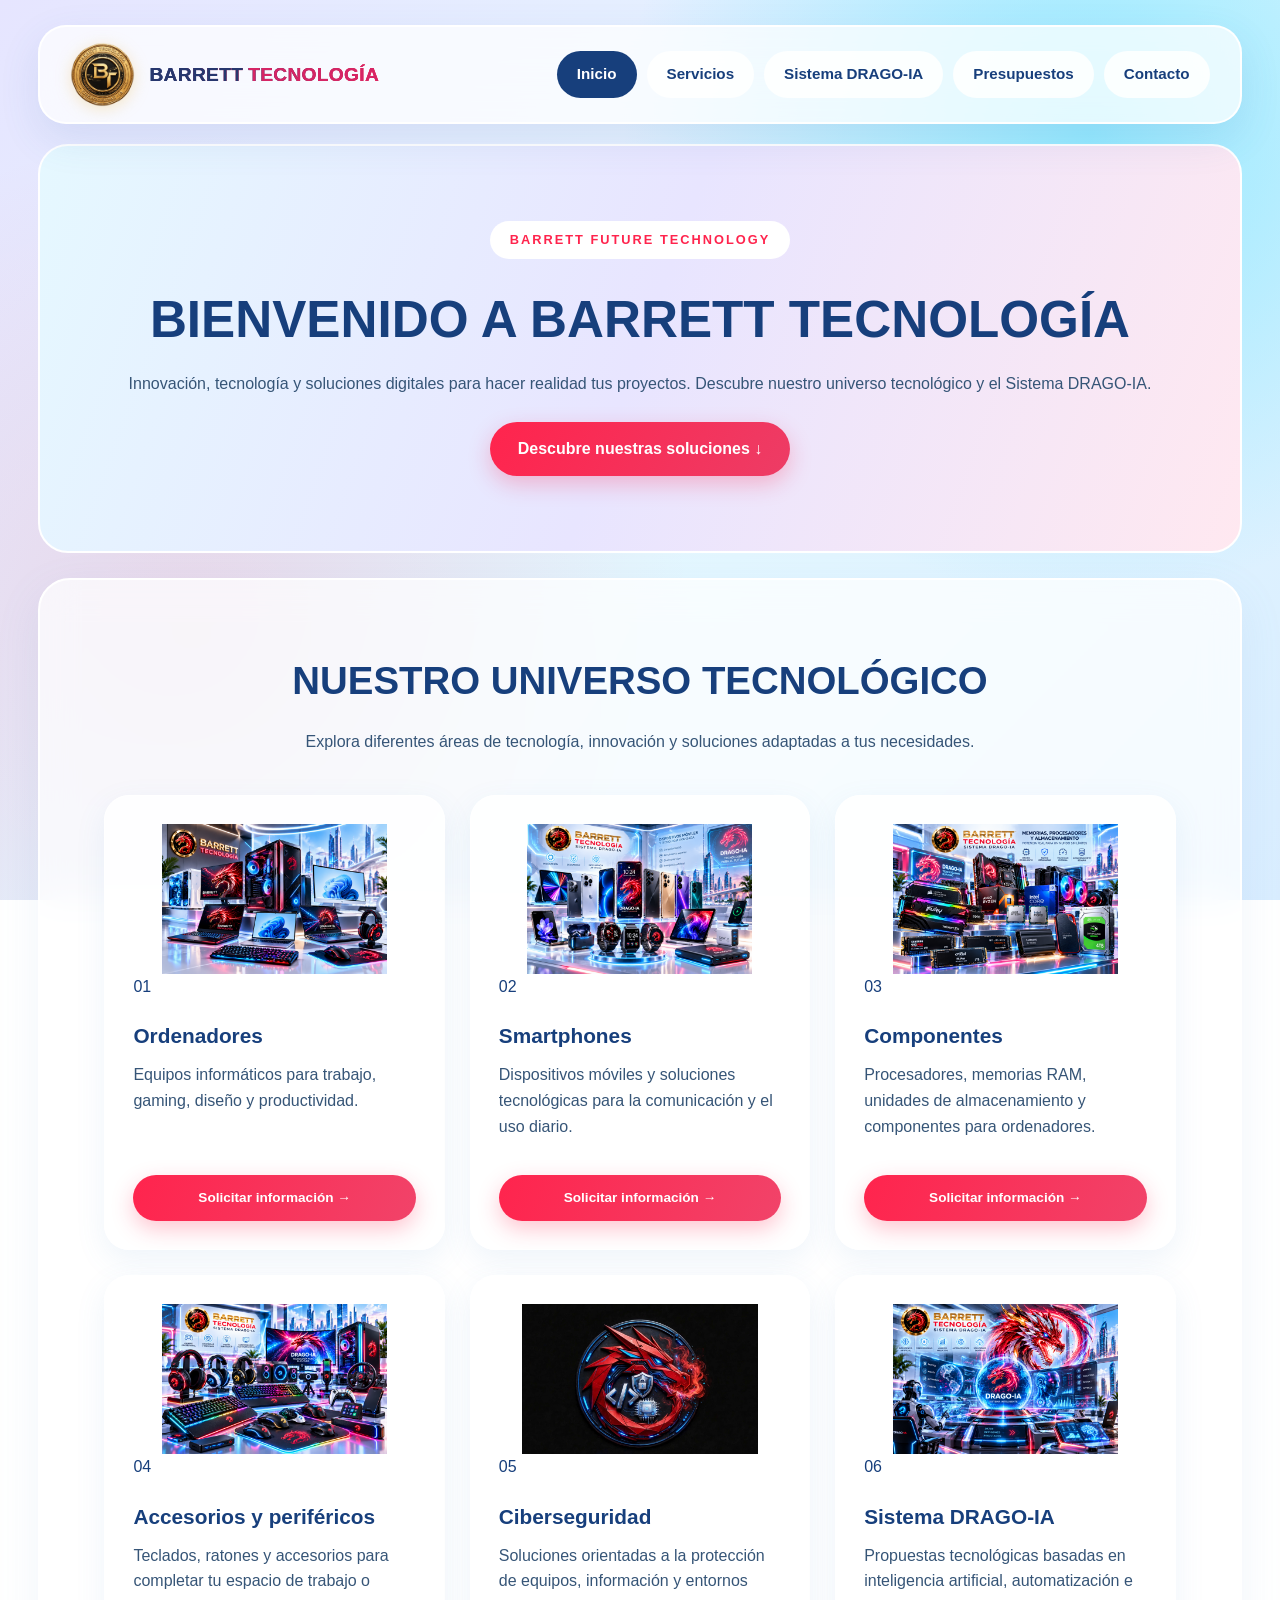
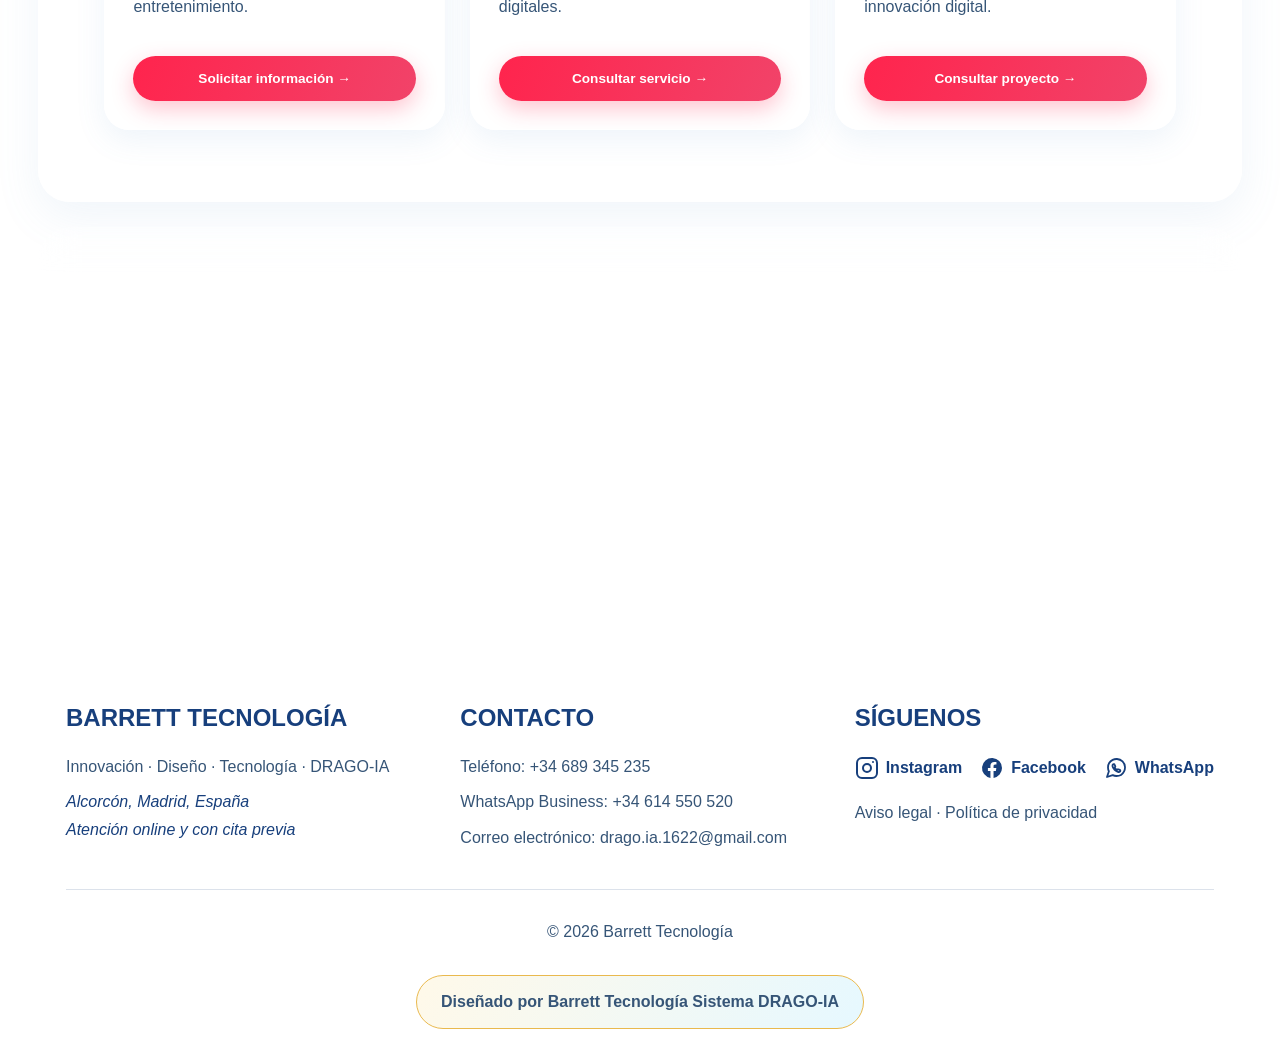
==== commit da48b54e: "Actualización DRAGO-IA: diseño responsive y reloj internacional" ====
--- a/index.html
+++ b/index.html
@@ -17,6 +17,15 @@
   <title>Inicio | Barrett Tecnología</title>
 
   <link rel="stylesheet" href="css/barrett.css">
+
+  
+<!-- ICONO DE LA PESTAÑA DEL NAVEGADOR -->
+
+<link rel="icon" type="image/png" sizes="any" href="../assets/images/sello.barrett.png">
+
+<!-- FAVICON CORPORATIVO BARRETT TECNOLOGÍA -->
+<link rel="icon" type="image/png" href="assets/images/sello.barrett.png">
+
 </head>
 
 <body>
@@ -24,19 +33,14 @@
   <!-- CABECERA CORPORATIVA -->
   <header class="cabecera">
 
-    
 <a href="index.html" class="marca">
-  <img
-    src="assets/images/sello.barrett.png"
-    alt="Sello de Barrett Tecnología"
-    width="1254"
-    height="1254"
-  >
+  <img src="assets/images/sello.barrett.png" alt="Sello de Barrett Tecnología" width="1254" height="1254">
+
+  <span class="marca-nombre">
+    <span class="marca-barrett">BARRETT</span>
+    <span class="marca-tecnologia">TECNOLOGÍA</span>
+  </span>
 </a>
-
-
-      <span>BARRETT TECNOLOGÍA</span>
-    </a>
 
     <!-- MENÚ DE NAVEGACIÓN -->
     <nav aria-label="Navegación principal">
@@ -56,6 +60,12 @@
           </a>
         </li>
 
+        <li>
+          <a href="views/proyectos.html">
+            Sistema DRAGO-IA
+          </a>
+        </li>
+        
         <li>
           <a href="views/presupuesto.html">
             Presupuestos
--- a/css/barrett.css
+++ b/css/barrett.css
@@ -1148,3 +1148,75 @@
 
 
 
+
+/* Animación del mundo: Trabajamos sin fronteras */
+
+.mundo-giratorio {
+  display: inline-block;
+  transform-origin: center;
+  animation: girar-mundo 6s linear infinite;
+}
+
+@keyframes girar-mundo {
+  from {
+    transform: rotateY(0deg);
+  }
+
+  to {
+    transform: rotateY(360deg);
+  }
+}
+
+/* Respeta las preferencias de movimiento */
+@media (prefers-reduced-motion: reduce) {
+  .mundo-giratorio {
+    animation: none;
+  }
+}
+
+
+
+
+
+
+/* ==========================================
+   BARRETT TECNOLOGÍA
+   Marca corporativa en la página de Inicio
+========================================== */
+
+.cabecera .marca {
+  display: inline-flex;
+  align-items: center;
+  gap: 14px;
+  text-decoration: none;
+  flex-shrink: 0;
+}
+
+.cabecera .marca-nombre {
+  display: inline-flex;
+  align-items: baseline;
+  flex-wrap: wrap;
+  gap: 5px;
+  font-size: 1.2rem;
+  font-weight: 800;
+  line-height: 1.2;
+  letter-spacing: 0.3px;
+}
+
+.cabecera .marca-barrett {
+  color: #27376e;
+}
+
+.cabecera .marca-tecnologia {
+  color: #d62565;
+}
+
+@media (max-width: 768px) {
+  .cabecera .marca {
+    gap: 9px;
+  }
+
+  .cabecera .marca-nombre {
+    font-size: 1rem;
+  }
+}
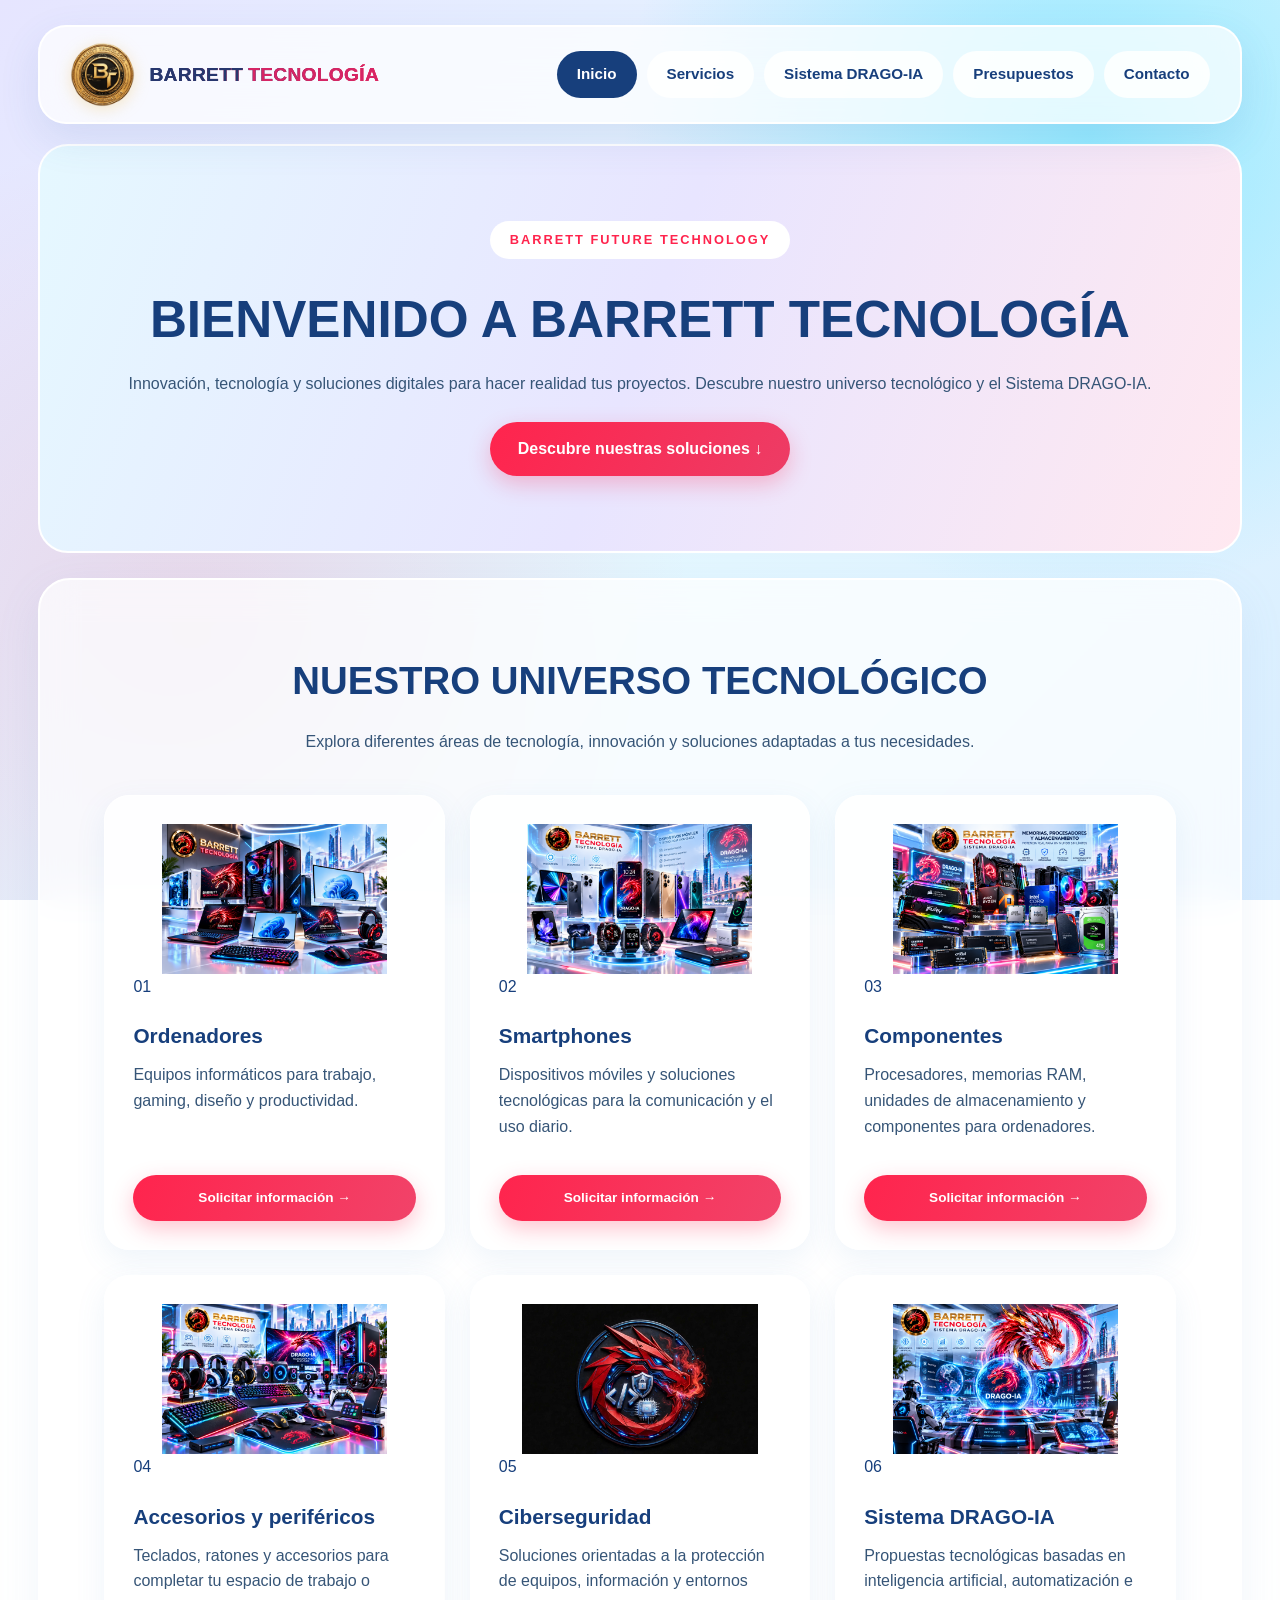
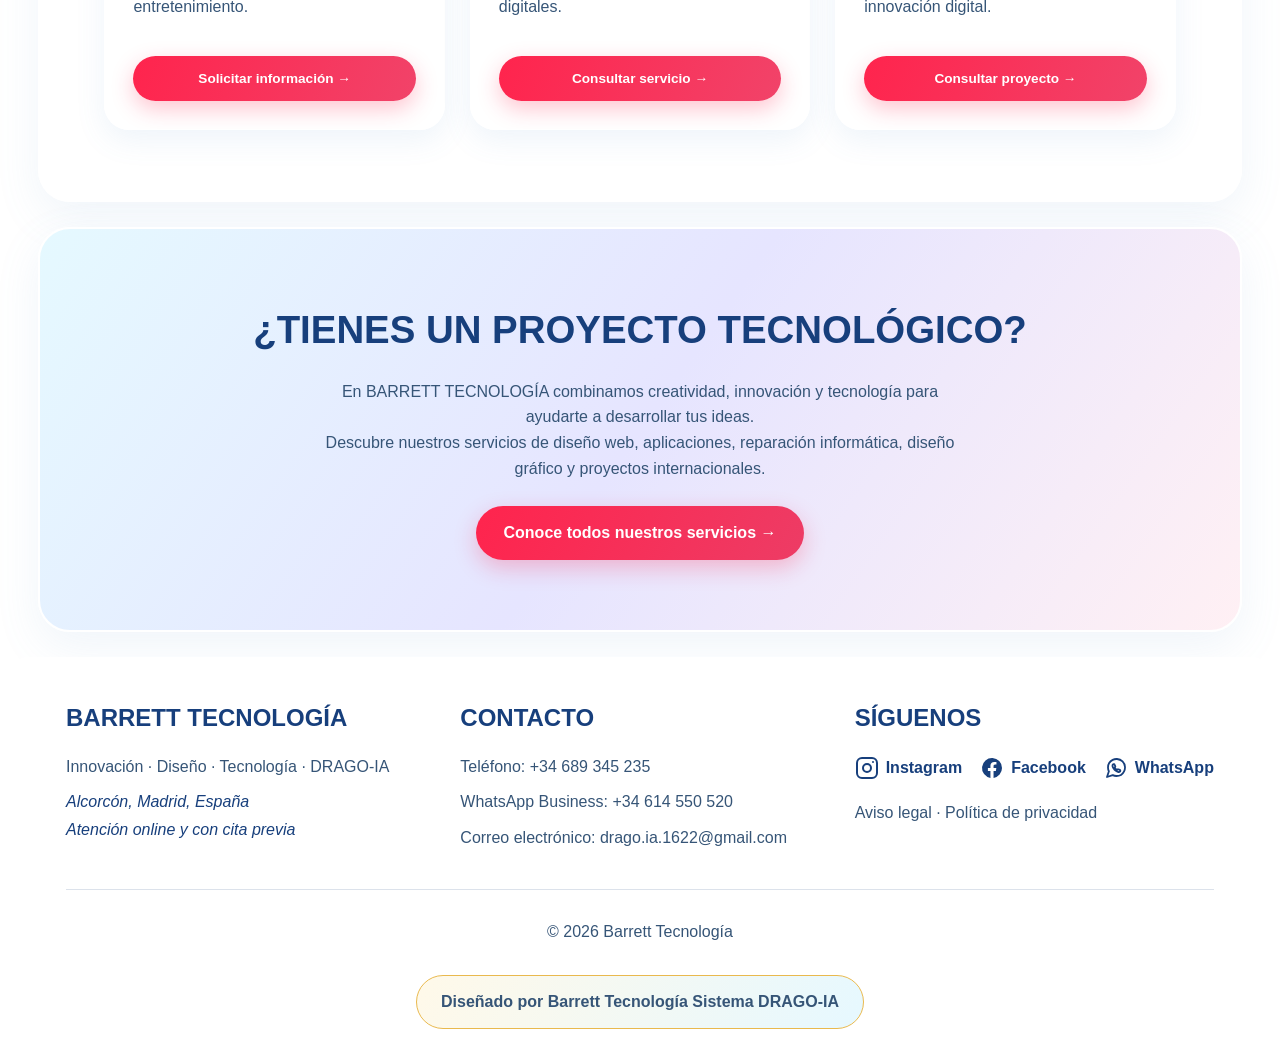
==== commit a1d2de5b: "Optimización SEO de las cinco páginas principales" ====
--- a/index.html
+++ b/index.html
@@ -2,31 +2,50 @@
 <!DOCTYPE html>
 <html lang="es">
 
+
 <head>
   <meta charset="UTF-8">
 
-  <meta name="viewport"
-        content="width=device-width, initial-scale=1.0">
-
-  <meta name="description"
-        content="Barrett Tecnología · Sistema DRAGO-IA.
-        Soluciones tecnológicas, ordenadores, smartphones,
-        componentes, accesorios, ciberseguridad,
-        diseño web e innovación digital.">
-
-  <title>Inicio | Barrett Tecnología</title>
-
+  <meta
+    name="viewport"
+    content="width=device-width, initial-scale=1.0"
+  >
+
+  <!-- TÍTULO SEO -->
+  <title>
+    Barrett Tecnología | Soluciones Tecnológicas y DRAGO-IA
+  </title>
+
+  <!-- DESCRIPCIÓN SEO -->
+  <meta
+    name="description"
+    content="Barrett Tecnología: soluciones tecnológicas,
+    ciberseguridad, diseño web, ordenadores,
+    smartphones e innovación digital.
+    Descubre nuestros proyectos del Sistema DRAGO-IA."
+  >
+
+  <!-- IDENTIDAD CORPORATIVA -->
+  <meta name="theme-color" content="#071a39">
+
+  <!-- HOJA DE ESTILOS -->
   <link rel="stylesheet" href="css/barrett.css">
 
-  
-<!-- ICONO DE LA PESTAÑA DEL NAVEGADOR -->
-
-<link rel="icon" type="image/png" sizes="any" href="../assets/images/sello.barrett.png">
-
-<!-- FAVICON CORPORATIVO BARRETT TECNOLOGÍA -->
-<link rel="icon" type="image/png" href="assets/images/sello.barrett.png">
+  <!-- FAVICON CORPORATIVO BF -->
+  <link
+    rel="icon"
+    type="image/png"
+    href="assets/images/sello.barrett.png"
+  >
+
+  <!-- URL CANÓNICA -->
+  <link
+    rel="canonical"
+    href="https://dragoia1622-beep.github.io/BARRETT-TECNOLOGIA/"
+  >
 
 </head>
+
 
 <body>
 
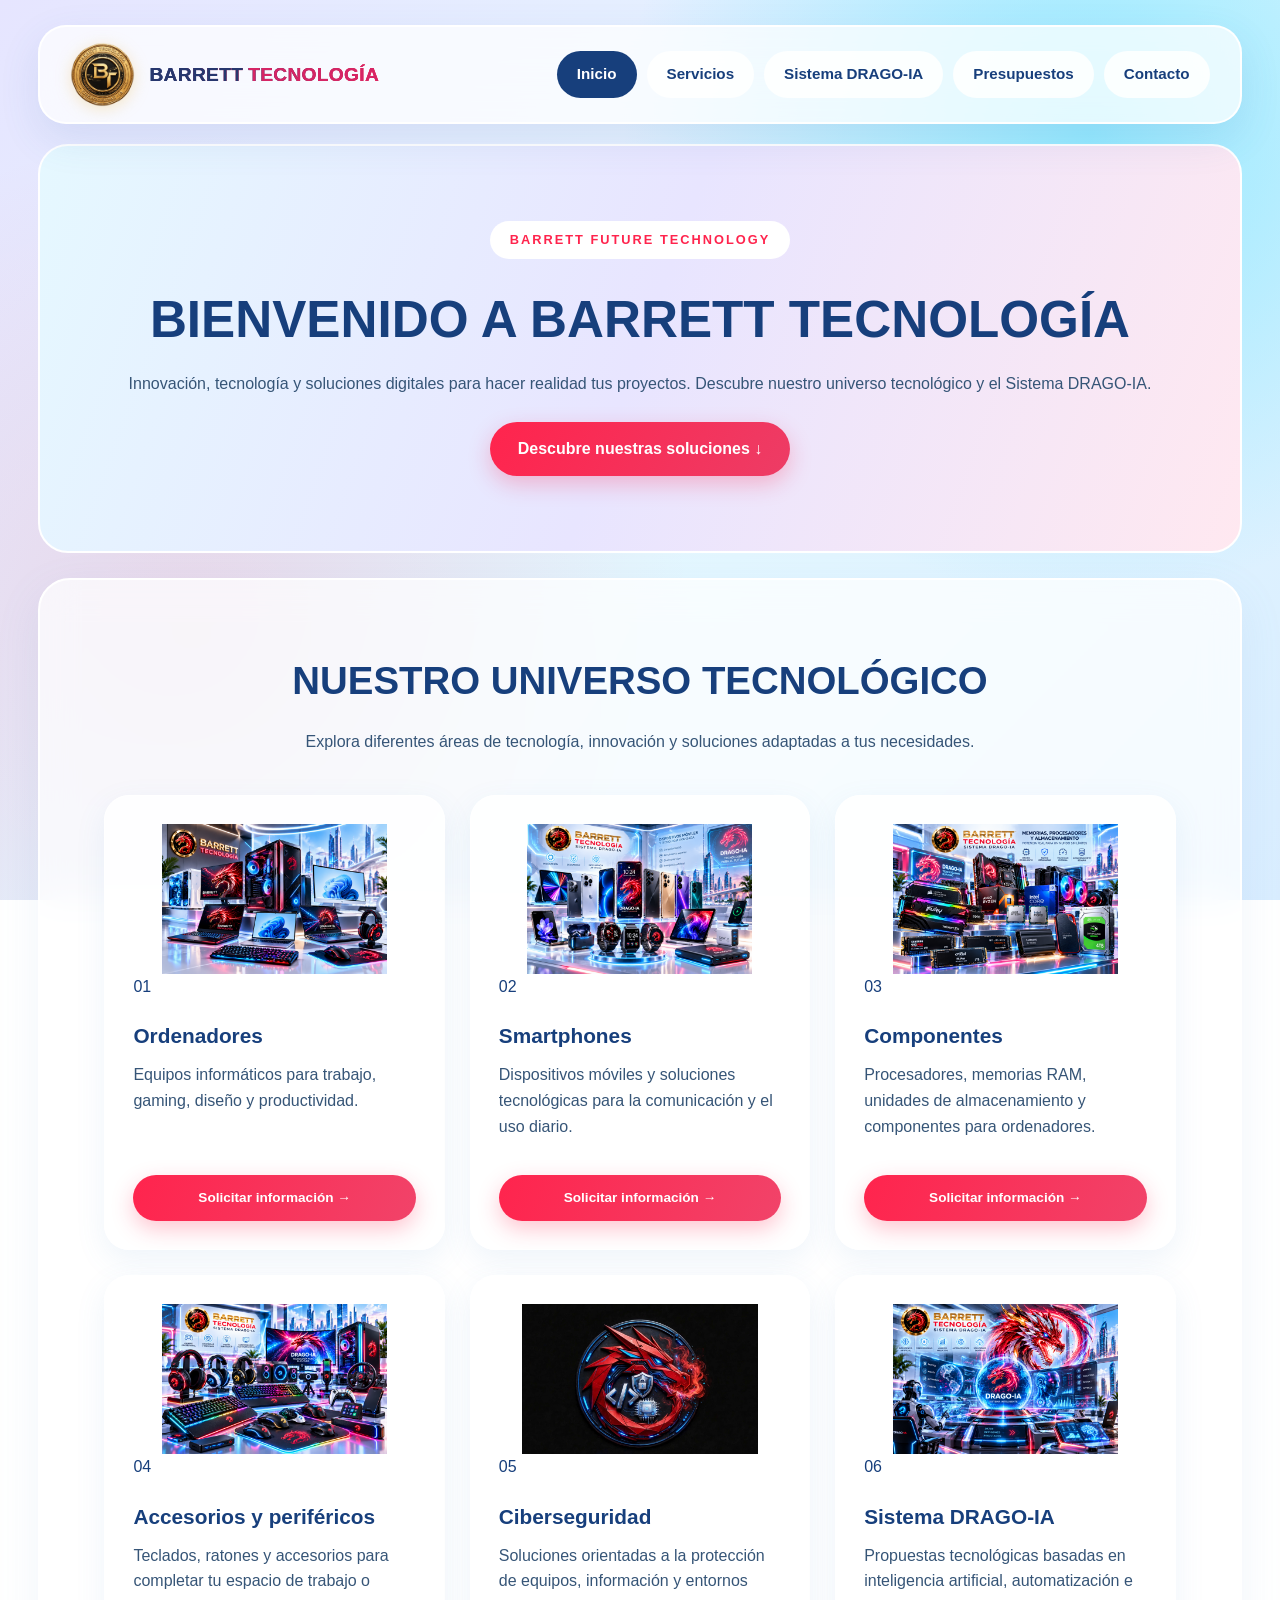
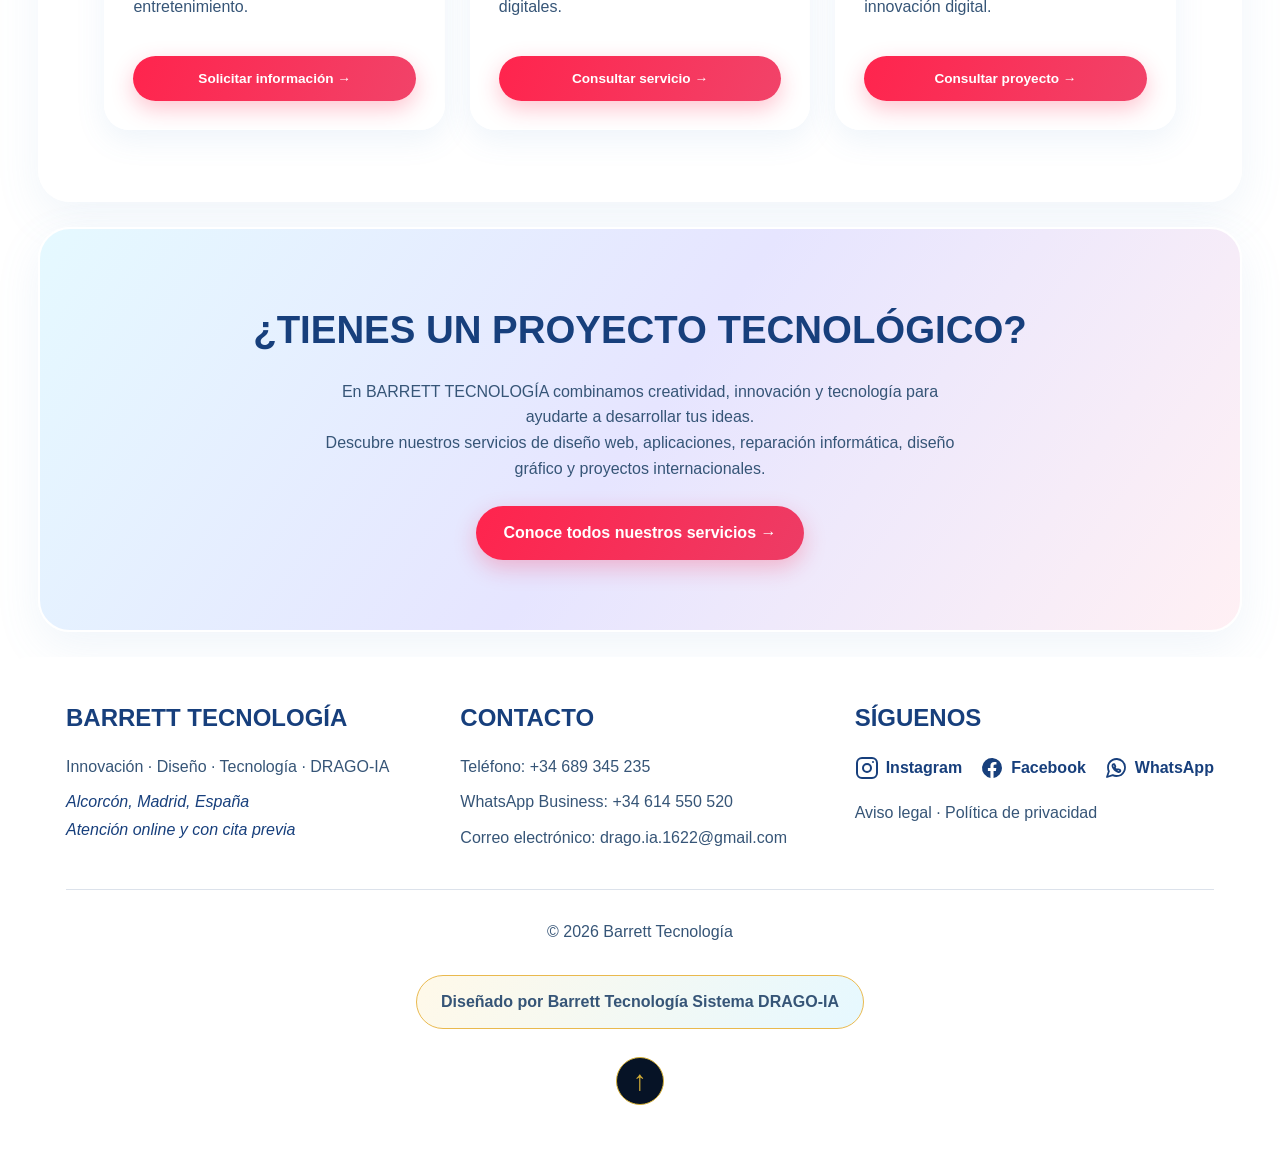
==== commit def2ba43: "Tierra 3D real con textura natural - DRAGO IA" ====
--- a/index.html
+++ b/index.html
@@ -487,6 +487,15 @@
 
   </div>
 
+
+
+  <!-- Aquí está el contenido actual de tu footer -->
+
+  <a href="#" class="barrett-volver-arriba"
+     aria-label="Volver arriba">
+    ↑
+  </a>
+
 </footer>
 
 
--- a/css/barrett.css
+++ b/css/barrett.css
@@ -1220,3 +1220,93 @@
     font-size: 1rem;
   }
 }
+
+/* ==========================================
+   DRAGO-IA · PLANETA TIERRA 3D
+========================================== */
+
+/* Ocultar únicamente la imagen antigua del sello */
+.drago-esfera-contenedor .drago-esfera {
+  display: none;
+}
+
+/* Mostrar la Tierra en el mismo lugar */
+#drago-tierra-3d {
+  position: absolute;
+  inset: 0;
+  display: block;
+  width: 100%;
+  height: 100%;
+  z-index: 2;
+  pointer-events: none;
+}
+
+/* Canvas de Three.js */
+#drago-tierra-3d canvas {
+  display: block;
+  width: 100%;
+  height: 100%;
+}
+
+
+
+
+
+
+
+
+
+
+
+
+
+
+
+/* ==========================================
+   BARRETT TECNOLOGÍA · VOLVER ARRIBA
+========================================== */
+
+html {
+  scroll-behavior: smooth;
+}
+
+.barrett-volver-arriba {
+  display: flex;
+  align-items: center;
+  justify-content: center;
+
+  width: 48px;
+  height: 48px;
+  margin: 20px auto;
+
+  border: 1px solid #d4af37;
+  border-radius: 50%;
+
+  background: #061326;
+  color: #d4af37;
+
+  font-size: 28px;
+  font-weight: bold;
+  text-decoration: none;
+
+  transition: background 0.3s ease,
+              color 0.3s ease,
+              transform 0.3s ease;
+}
+
+.barrett-volver-arriba:hover {
+  background: #d4af37;
+  color: #061326;
+  transform: translateY(-4px);
+}
+
+.barrett-volver-arriba:focus-visible {
+  outline: 2px solid #d4af37;
+  outline-offset: 4px;
+}
+
+@media (prefers-reduced-motion: reduce) {
+  html {
+    scroll-behavior: auto;
+  }
+}
